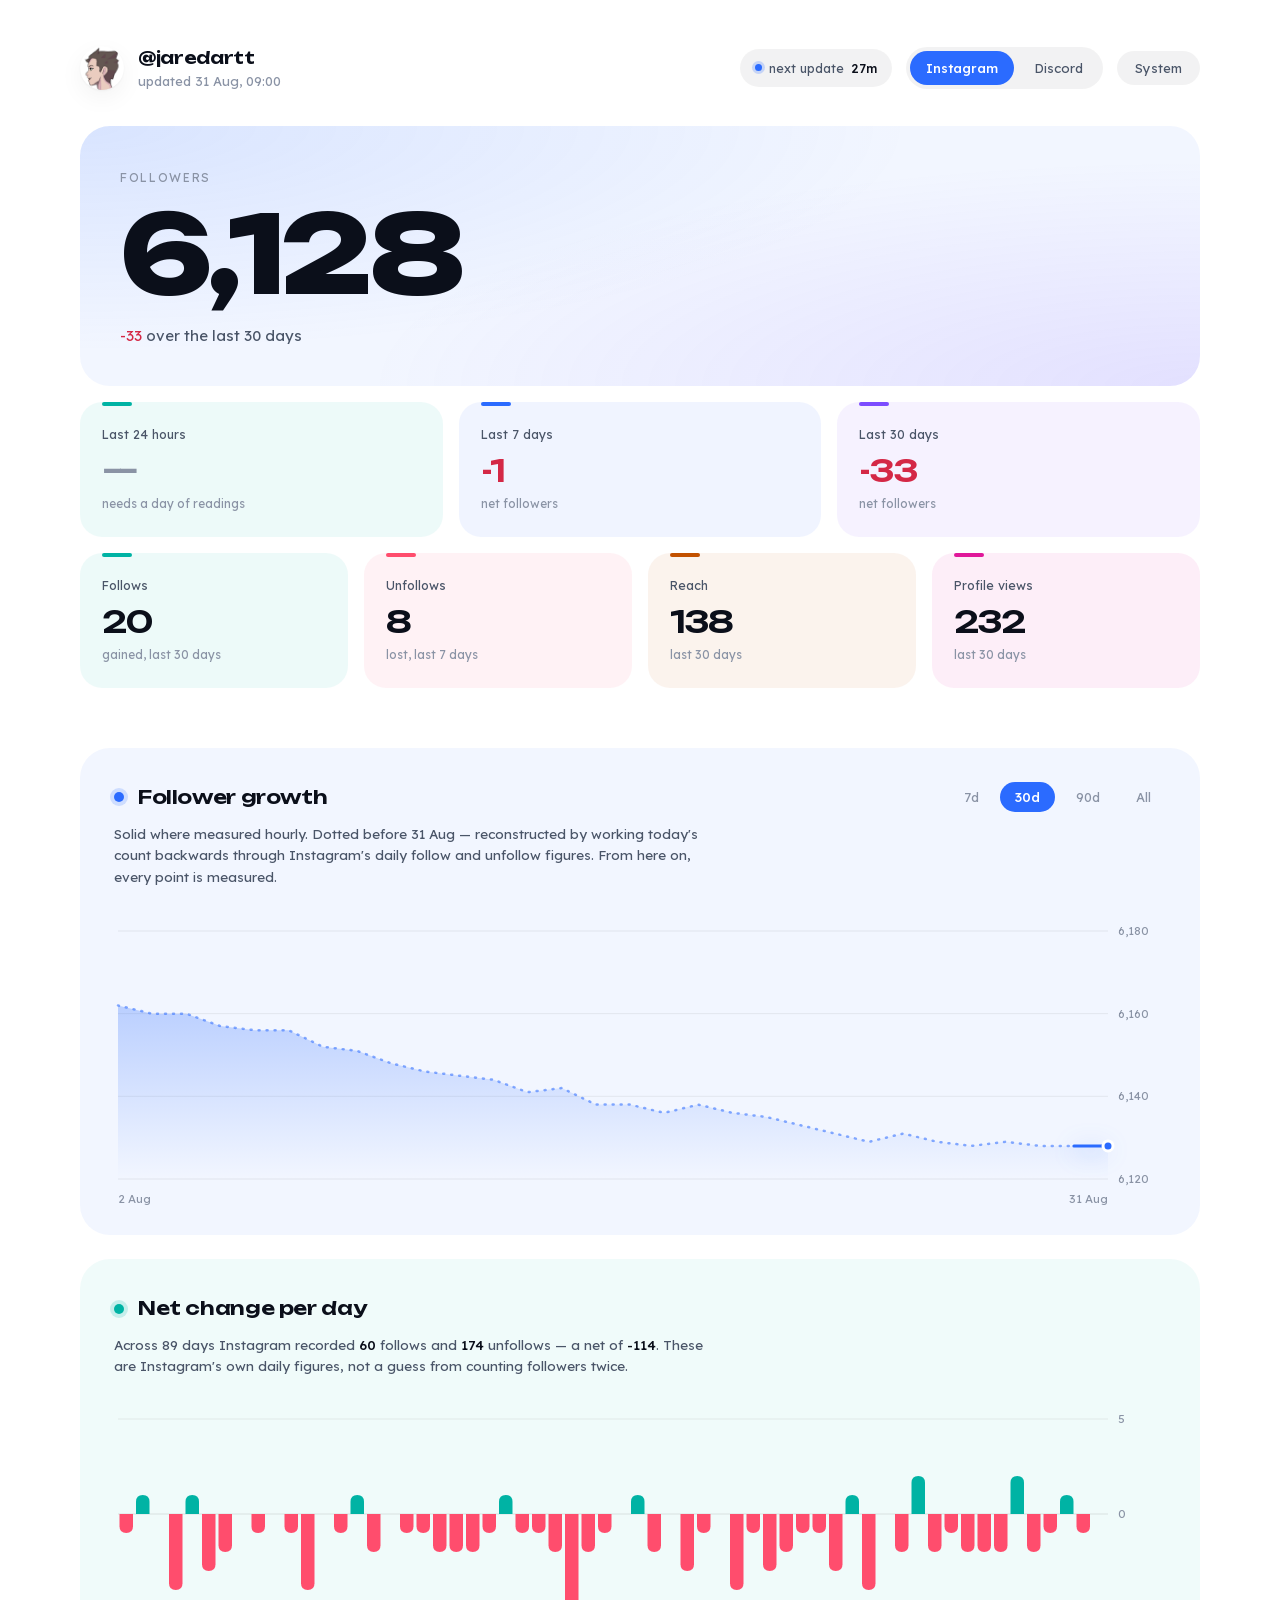
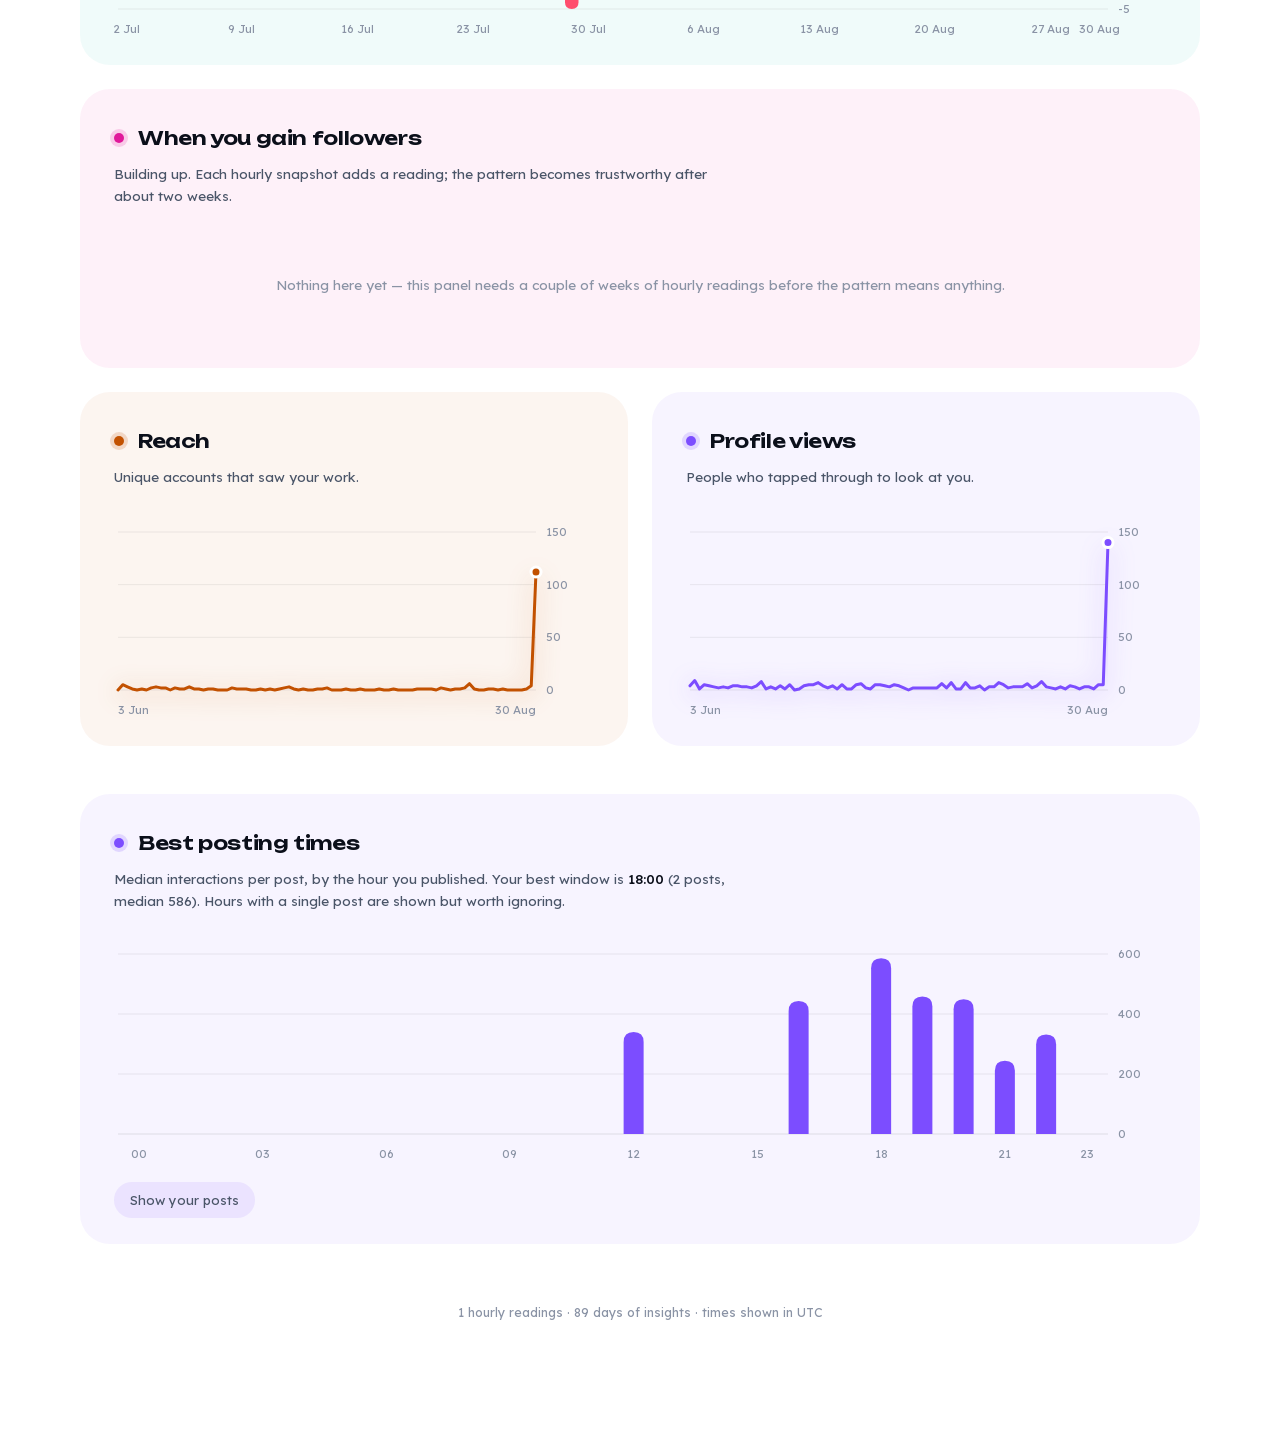
==== index.html @ b01e1cf9 "Add next-update countdown; put the year in chart tooltips" ====
<!doctype html>
<html lang="en">
<head>
<meta charset="utf-8">
<meta name="viewport" content="width=device-width, initial-scale=1, viewport-fit=cover">
<title>@jaredartt — growth</title>
<link rel="icon" type="image/png" sizes="32x32" href="icons/favicon-32.png">
<link rel="icon" type="image/png" sizes="64x64" href="icons/favicon-64.png">
<link rel="icon" type="image/png" sizes="192x192" href="icons/icon-192.png">
<link rel="apple-touch-icon" href="icons/apple-touch-icon.png">
<link rel="stylesheet" href="fonts/fonts.css">
<link rel="stylesheet" href="assets/app.css">
</head>
<body class="a-blue">
<div class="wrap">

  <header class="rise">
    <img class="mark" src="icons/icon-192.png" alt="jaredartt" width="44" height="44">
    <div>
      <h1>@jaredartt</h1>
      <div class="updated" id="updated"></div>
    </div>
    <span class="spacer"></span>
    <div class="clock" title="Data is collected on a schedule by GitHub Actions. The countdown is to the next scheduled run — GitHub's scheduler is best-effort and can run a few minutes late. The page reloads itself once the new numbers land.">
      <span class="pip"></span><span class="lbl">next update</span><b id="next-update">—</b>
    </div>
    <nav class="nav">
      <a href="index.html" aria-current="page">Instagram</a>
      <a href="discord.html">Discord</a>
    </nav>
    <button class="btn" id="theme" type="button">Theme</button>
  </header>

  <div id="banner"></div>

  <div class="hero rise" style="animation-delay:.05s">
    <div class="hero-label">Followers</div>
    <div class="hero-value display" id="hero">—</div>
    <div class="hero-sub" id="hero-sub"></div>
  </div>

  <div class="stats stats-3" id="stats-net"></div>
  <div class="stats stats-4" id="stats-more"></div>

  <section class="block a-blue rise" style="animation-delay:.1s">
    <div class="block-head">
      <span class="dot"></span><h2>Follower growth</h2>
      <div class="ranges" id="ranges"></div>
    </div>
    <p class="note" id="growth-note">Every hour since tracking began. Instagram keeps 90 days; this keeps everything.</p>
    <div class="chart" id="growth"></div>
  </section>

  <section class="block a-teal rise" style="animation-delay:.14s">
    <div class="block-head"><span class="dot"></span><h2>Net change per day</h2></div>
    <p class="note" id="net-note"></p>
    <div class="chart" id="netchange"></div>
  </section>

  <section class="block a-pink rise" style="animation-delay:.18s">
    <div class="block-head"><span class="dot"></span><h2>When you gain followers</h2></div>
    <p class="note" id="hour-insight"></p>
    <div class="chart" id="byhour"></div>
    <details id="heat-wrap" hidden>
      <summary>Show as a week grid</summary>
      <div class="heat"><div class="heat-inner"><div class="chart" id="heatmap"></div></div></div>
    </details>
  </section>

  <div class="two-up">
    <section class="block a-orange rise" style="animation-delay:.22s">
      <div class="block-head"><span class="dot"></span><h2>Reach</h2></div>
      <p class="note">Unique accounts that saw your work.</p>
      <div class="chart" id="reach"></div>
    </section>
    <section class="block a-violet rise" style="animation-delay:.26s">
      <div class="block-head"><span class="dot"></span><h2>Profile views</h2></div>
      <p class="note">People who tapped through to look at you.</p>
      <div class="chart" id="profileviews"></div>
    </section>
  </div>

  <section class="block a-violet rise" style="animation-delay:.3s; margin-top:24px">
    <div class="block-head"><span class="dot"></span><h2>Best posting times</h2></div>
    <p class="note" id="post-insight"></p>
    <div class="chart" id="posthours"></div>
    <details>
      <summary>Show your posts</summary>
      <div id="posts-table"></div>
    </details>
  </section>

  <footer id="footer"></footer>
</div>

<script src="assets/charts.js"></script>
<script>
// ===========================================================================
//  Build the page
// ===========================================================================
(async function main() {
  let followers = await load('data/followers.csv', parseCsv);
  let insights  = await load('data/insights.csv', parseCsv);
  let media     = await load('data/media.json', JSON.parse);
  let demo = false;

  const hasReal = (followers && followers.length >= 1 && insights && insights.length >= 2)
    || (followers && followers.length >= 2);

  if (!hasReal) {
    ({ followers, insights, media } = demoData());
    demo = true;
    document.getElementById('banner').innerHTML =
      `<div class="banner"><b>Showing sample data.</b> Real numbers replace this as soon as the
       first workflow run finishes.</div>`;
  }

  followers = followers.filter(r => num(r.followers) !== null)
    .sort((a, b) => a.ts_utc.localeCompare(b.ts_utc));

  const ins = (insights || []).slice().sort((a, b) => a.date.localeCompare(b.date));

  // Instagram's own daily follow / unfollow counts — more trustworthy than
  // differencing snapshots, and available for the whole 90-day window.
  const netByDate = new Map();
  for (const r of ins) {
    const f = num(r.follows), u = num(r.unfollows);
    if (f !== null || u !== null) netByDate.set(r.date, (f || 0) - (u || 0));
  }

  const dailyMap = new Map();
  for (const r of followers) dailyMap.set(localParts(r.ts_utc).date, num(r.followers));

  // Hourly snapshots only start the day tracking began. Today's count plus the
  // daily follows and unfollows reconstructs the curve backwards, so the chart
  // opens with real history. Those points are drawn dashed and labelled.
  const estimated = new Set();
  const dayBefore = (d) => {
    const t = new Date(d + 'T12:00:00Z'); t.setUTCDate(t.getUTCDate() - 1);
    return t.toISOString().slice(0, 10);
  };
  const measuredDates = [...dailyMap.keys()].sort();
  if (measuredDates.length && ins.length) {
    const earliest = ins[0].date;
    let d = measuredDates[0], cur = dailyMap.get(d), guard = 0;
    while (d > earliest && guard++ < 400) {
      cur -= netByDate.get(d) ?? 0;
      d = dayBefore(d);
      dailyMap.set(d, cur); estimated.add(d);
    }
  }

  const daily = [...dailyMap.entries()].sort((a, b) => a[0].localeCompare(b[0]));
  const current = daily.length ? daily[daily.length - 1][1] : null;
  const at = back => {
    if (daily.length < 2) return null;
    const i = daily.length - 1 - back;
    return i >= 0 ? daily[i][1] : daily[0][1];
  };

  countUp(document.getElementById('hero'), current);

  // ---- last 24 hours, straight from the hourly snapshots ------------------
  let d24 = null;
  if (followers.length >= 2) {
    const lastTs = Date.parse(followers[followers.length - 1].ts_utc);
    const target = lastTs - 24 * 3600 * 1000;
    let ref = null;
    for (const r of followers) if (Date.parse(r.ts_utc) <= target) ref = r;
    if (ref) d24 = num(followers[followers.length - 1].followers) - num(ref.followers);
  }

  const d7 = current !== null && at(7) !== null ? current - at(7) : null;
  const d30 = current !== null && at(30) !== null ? current - at(30) : null;

  document.getElementById('hero-sub').innerHTML = d30 === null ? ''
    : `<span class="${d30 >= 0 ? 'up' : 'down'}">${signed(d30)}</span> over the last 30 days`;

  document.getElementById('updated').textContent = followers.length
    ? 'updated ' + new Date(followers[followers.length - 1].ts_utc)
        .toLocaleString('en-GB', { day: 'numeric', month: 'short', hour: '2-digit', minute: '2-digit' })
    : '';

  // ---- stat tiles ---------------------------------------------------------
  const sumLast = (rows, key, n) => {
    const v = rows.slice(-n).map(r => num(r[key])).filter(x => x !== null);
    return v.length ? v.reduce((a, b) => a + b, 0) : null;
  };

  const delta = (v) => v === null ? '—' : signed(v);
  const dcls = (v) => v === null ? 'pending' : (v >= 0 ? 'up' : 'down');

  const netTiles = [
    { a: 'a-teal',   label: 'Last 24 hours', value: delta(d24), cls: dcls(d24),
      sub: d24 === null ? 'needs a day of readings' : 'net followers' },
    { a: 'a-blue',   label: 'Last 7 days',   value: delta(d7),  cls: dcls(d7),  sub: 'net followers' },
    { a: 'a-violet', label: 'Last 30 days',  value: delta(d30), cls: dcls(d30), sub: 'net followers' },
  ];
  const moreTiles = [
    { a: 'a-teal',   label: 'Follows',       value: compact(sumLast(ins, 'follows', 30)),       sub: 'gained, last 30 days' },
    { a: 'a-loss',   label: 'Unfollows',     value: compact(sumLast(ins, 'unfollows', 7)),      sub: 'lost, last 7 days' },
    { a: 'a-orange', label: 'Reach',         value: compact(sumLast(ins, 'reach', 30)),         sub: 'last 30 days' },
    { a: 'a-pink',   label: 'Profile views', value: compact(sumLast(ins, 'profile_views', 30)), sub: 'last 30 days' },
  ];
  const tile = (s, i) => `
    <div class="stat ${s.a} rise" style="animation-delay:${.06 + i * .04}s">
      <div class="stat-label">${s.label}</div>
      <div class="stat-value ${s.cls || ''}">${s.value}</div>
      <div class="stat-sub">${s.sub}</div>
    </div>`;
  document.getElementById('stats-net').innerHTML = netTiles.map(tile).join('');
  document.getElementById('stats-more').innerHTML = moreTiles.map((s, i) => tile(s, i + 3)).join('');

  // ---- growth chart -------------------------------------------------------
  const rangesEl = document.getElementById('ranges');
  const growthEl = document.getElementById('growth');
  const RANGES = [{ label: '7d', days: 7 }, { label: '30d', days: 30 },
                  { label: '90d', days: 90 }, { label: 'All', days: Infinity }];
  let active = daily.length > 60 ? 1 : 3;

  const drawGrowth = () => {
    const days = RANGES[active].days;
    const useHourly = days <= 7 && followers.length > 24;
    let points;
    if (useHourly) {
      const cutoff = Date.now() - days * 86400000;
      points = followers.filter(r => Date.parse(r.ts_utc) >= cutoff).map(r => {
        const d = new Date(r.ts_utc);
        return {
          y: num(r.followers),
          label: d.toLocaleDateString('en-GB', { day: 'numeric', month: 'short' }),
          tipLabel: d.toLocaleString('en-GB', { day: 'numeric', month: 'short', year: 'numeric', hour: '2-digit', minute: '2-digit' }),
        };
      });
    } else {
      const slice = days === Infinity ? daily : daily.slice(-days);
      points = slice.map(([date, y]) => ({ y, label: fmtDate(date), tipLabel: fmtDateFull(date), est: estimated.has(date) }));
    }
    growthEl.innerHTML = '';
    lineChart(growthEl, points, { height: 300 });
  };

  if (estimated.size) {
    document.getElementById('growth-note').textContent =
      `Solid where measured hourly. Dotted before ${fmtDate(measuredDates[0])} — reconstructed by ` +
      `working today's count backwards through Instagram's daily follow and unfollow figures. ` +
      `From here on, every point is measured.`;
  }

  rangesEl.innerHTML = RANGES.map((r, i) =>
    `<button type="button" data-i="${i}" aria-pressed="${i === active}">${r.label}</button>`).join('');
  rangesEl.addEventListener('click', ev => {
    const b = ev.target.closest('button'); if (!b) return;
    active = Number(b.dataset.i);
    rangesEl.querySelectorAll('button').forEach((x, i) => x.setAttribute('aria-pressed', String(i === active)));
    drawGrowth();
  });
  drawGrowth();

  // ---- net change per day -------------------------------------------------
  let netBars;
  if (netByDate.size) {
    netBars = [...netByDate.entries()].sort((a, b) => a[0].localeCompare(b[0])).map(([date, value]) => {
      const r = ins.find(x => x.date === date) || {};
      return {
        label: `${fmtDateFull(date)} · +${num(r.follows) ?? 0} / −${num(r.unfollows) ?? 0}`,
        short: fmtDate(date), value,
      };
    });
  } else {
    netBars = [];
    for (let i = 1; i < daily.length; i++)
      netBars.push({ label: fmtDateFull(daily[i][0]), short: fmtDate(daily[i][0]), value: daily[i][1] - daily[i - 1][1] });
  }
  columnChart(document.getElementById('netchange'), netBars.slice(-60),
    { signed: true, height: 240, diverging: true });

  const totF = ins.reduce((s, r) => s + (num(r.follows) || 0), 0);
  const totU = ins.reduce((s, r) => s + (num(r.unfollows) || 0), 0);
  if (netByDate.size) {
    document.getElementById('net-note').innerHTML =
      `Across ${netByDate.size} days Instagram recorded <b>${fmt(totF)}</b> follows and
       <b>${fmt(totU)}</b> unfollows — a net of <b>${signed(totF - totU)}</b>. These are
       Instagram's own daily figures, not a guess from counting followers twice.`;
  }

  // ---- hour of day --------------------------------------------------------
  const hourSum = Array(24).fill(0), hourN = Array(24).fill(0);
  const grid = Array.from({ length: 7 }, () => Array(24).fill(null));
  const gridN = Array.from({ length: 7 }, () => Array(24).fill(0));

  for (let i = 1; i < followers.length; i++) {
    const prev = followers[i - 1], curr = followers[i];
    const gapH = (Date.parse(curr.ts_utc) - Date.parse(prev.ts_utc)) / 3600000;
    if (gapH < 0.5 || gapH > 1.5) continue;
    const delta = num(curr.followers) - num(prev.followers);
    if (delta === null || !Number.isFinite(delta)) continue;
    const { hour, weekday } = localParts(curr.ts_utc);
    hourSum[hour] += delta; hourN[hour]++;
    grid[weekday][hour] = (grid[weekday][hour] ?? 0) + delta;
    gridN[weekday][hour]++;
  }

  const hourAvg = hourSum.map((s, h) => hourN[h] ? s / hourN[h] : null);
  const hourBars = hourAvg.map((v, h) => ({
    label: hourLabel(h), short: String(h).padStart(2, '0'),
    value: v === null ? 0 : Math.round(v * 100) / 100,
  }));
  columnChart(document.getElementById('byhour'), hourAvg.some(v => v !== null) ? hourBars : null,
    { signed: true, height: 230, maxBar: 20, diverging: true,
      empty: 'Nothing here yet — this panel needs a couple of weeks of hourly readings before the pattern means anything.' });

  const ranked = hourAvg.map((v, h) => ({ h, v })).filter(x => x.v !== null && x.v > 0).sort((a, b) => b.v - a.v);
  const hoursTracked = hourN.reduce((a, b) => a + b, 0);
  document.getElementById('hour-insight').innerHTML = ranked.length >= 3
    ? `Averaged across ${hoursTracked.toLocaleString()} hourly readings, your strongest hours are
       <b>${hourLabel(ranked[0].h)}</b>, <b>${hourLabel(ranked[1].h)}</b> and <b>${hourLabel(ranked[2].h)}</b>
       — local time. This is the one number no analytics subscription will show you, because it only
       exists if something looks every hour.`
    : `Building up. Each hourly snapshot adds a reading; the pattern becomes trustworthy after about two weeks.`;

  // Only offer the week grid once there is something in it to look at.
  if (gridN.some(row => row.some(n => n > 0))) {
    document.getElementById('heat-wrap').hidden = false;
    heatmap(document.getElementById('heatmap'),
      grid.flatMap((row, weekday) => row.map((v, hour) => ({
        weekday, hour, value: gridN[weekday][hour] ? v / gridN[weekday][hour] : null,
      }))));
  }

  // ---- reach & profile views ---------------------------------------------
  const insSeries = key => ins.map(r => ({ y: num(r[key]), label: fmtDate(r.date), tipLabel: fmtDateFull(r.date) }))
    .filter(p => p.y !== null).slice(-90);
  lineChart(document.getElementById('reach'), insSeries('reach'),
    { height: 210, empty: 'Waiting for the first daily run.' });
  lineChart(document.getElementById('profileviews'), insSeries('profile_views'),
    { height: 210, empty: 'Waiting for the first daily run.' });

  // ---- best posting times -------------------------------------------------
  const posts = (media || []).map(m => {
    const i = m.insights || {};
    const interactions = i.total_interactions ??
      ((m.like_count || 0) + (m.comments_count || 0) + (i.saved || 0) + (i.shares || 0));
    const { hour, weekday } = localParts(m.timestamp);
    return { ...m, hour, weekday, interactions, reach: i.reach ?? null };
  }).filter(p => Number.isFinite(p.interactions));

  const byHour = Array.from({ length: 24 }, () => []);
  for (const p of posts) byHour[p.hour].push(p.interactions);
  const median = a => {
    if (!a.length) return null;
    const s = [...a].sort((x, y) => x - y), m = s.length >> 1;
    return s.length % 2 ? s[m] : (s[m - 1] + s[m]) / 2;
  };
  const postBars = byHour.map((vals, h) => ({
    label: `${hourLabel(h)} · ${vals.length} post${vals.length === 1 ? '' : 's'}`,
    short: String(h).padStart(2, '0'), value: Math.round(median(vals) ?? 0),
  }));
  columnChart(document.getElementById('posthours'), postBars, { height: 230, maxBar: 20 });

  const best = postBars.map((b, h) => ({ h, v: b.value, n: byHour[h].length }))
    .filter(x => x.n >= 2).sort((a, b) => b.v - a.v);
  document.getElementById('post-insight').innerHTML = best.length
    ? `Median interactions per post, by the hour you published. Your best window is
       <b>${hourLabel(best[0].h)}</b> (${best[0].n} posts, median ${fmt(best[0].v)}).
       Hours with a single post are shown but worth ignoring.`
    : `Once you have a few posts across different hours, this shows which times actually earn
       engagement — from your own history, not generic advice.`;

  const top = [...posts].sort((a, b) => b.interactions - a.interactions).slice(0, 12);
  document.getElementById('posts-table').innerHTML = top.length ? `
    <table>
      <thead><tr><th>Posted</th><th>Caption</th><th class="n">Reach</th><th class="n">Interactions</th></tr></thead>
      <tbody>${top.map(p => `
        <tr>
          <td>${new Date(p.timestamp).toLocaleDateString('en-GB', { day: 'numeric', month: 'short', year: '2-digit' })} · ${hourLabel(p.hour)}</td>
          <td>${p.permalink
            ? `<a href="${p.permalink}" target="_blank" rel="noopener">${escapeHtml(p.caption) || 'View post'}</a>`
            : escapeHtml(p.caption)}</td>
          <td class="n">${compact(p.reach)}</td>
          <td class="n">${fmt(p.interactions)}</td>
        </tr>`).join('')}</tbody>
    </table>` : '<div class="empty">No posts recorded yet.</div>';

  document.getElementById('footer').textContent =
    `${followers.length.toLocaleString()} hourly readings · ${ins.length} days of insights · ` +
    `times shown in ${TZ}` + (demo ? ' · sample data' : '');
})();

startUpdateClock(0);

// ===========================================================================
//  Sample data — only used before the first real run, so the page is never blank.
// ===========================================================================
function demoData() {
  const followers = [];
  const hours = 24 * 120;
  let f = 8420;
  const now = Date.now();
  const shape = h => [0.4,0.3,0.2,0.15,0.1,0.15,0.3,0.5,0.7,0.8,0.85,0.9,
                      1.0,1.0,0.95,0.9,1.05,1.2,1.5,1.9,2.2,1.8,1.1,0.7][h];
  for (let i = hours; i >= 0; i--) {
    const t = new Date(now - i * 3600000);
    const h = t.getHours();
    const gain = shape(h) * (1 + (hours - i) / hours * 0.6) * (0.6 + Math.random() * 0.9) - 0.35;
    f += gain;
    followers.push({
      ts_utc: new Date(t.setMinutes(0, 0, 0)).toISOString().slice(0, 13) + ':00:00Z',
      followers: String(Math.round(f)), following: '612', posts: '148',
    });
  }
  const insights = [];
  for (let i = 89; i >= 0; i--) {
    const d = new Date(now - i * 86400000);
    const base = 2600 + (89 - i) * 22;
    const wk = [1, 1.05, 1.1, 1.15, 1.3, 1.4, 1.2][(d.getDay() + 6) % 7];
    const reach = Math.round(base * wk * (Math.random() < 0.06 ? 3.2 : 1) * (0.8 + Math.random() * 0.5));
    insights.push({
      date: d.toLocaleDateString('en-CA'), reach: String(reach), views: String(Math.round(reach * 1.7)),
      profile_views: String(Math.round(reach * 0.075 * (0.7 + Math.random() * 0.8))),
      accounts_engaged: String(Math.round(reach * 0.11)), total_interactions: String(Math.round(reach * 0.14)),
      follows: String(Math.round(reach * 0.012)), unfollows: String(Math.round(reach * 0.006)),
    });
  }
  const captions = ['Study in oil, late afternoon light','New series — first piece','Detail from the large canvas',
    'Process shot, layer three','Finished after four months','Sketchbook page','Commission, private collection',
    'Studio at 6am','Colour tests','Framed and ready','Work in progress','Charcoal, A2'];
  const media = [];
  for (let i = 0; i < 60; i++) {
    const d = new Date(now - (i * 2.1 + Math.random() * 2) * 86400000);
    d.setHours([9,11,13,17,18,19,20,21,22][Math.floor(Math.random() * 9)], Math.floor(Math.random() * 60), 0, 0);
    const reach = Math.round(2400 * shape(d.getHours()) * (0.6 + Math.random() * 1.1));
    media.push({
      id: 'demo' + i, timestamp: d.toISOString(), media_type: 'FEED', permalink: '',
      caption: captions[i % captions.length], like_count: Math.round(reach * 0.11),
      comments_count: Math.round(reach * 0.008),
      insights: { reach, saved: Math.round(reach * 0.02), shares: Math.round(reach * 0.006),
                  total_interactions: Math.round(reach * 0.14) },
    });
  }
  return { followers, insights, media };
}
</script>
</body>
</html>
---- fonts/fonts.css ----
/* Self-hosted. Generated by scripts/fetch-fonts.mjs — do not hand-edit. */
@font-face{font-family:'Unbounded';font-style:normal;font-weight:400 800;font-display:swap;src:url('unbounded.woff2') format('woff2');unicode-range:U+0000-00FF, U+0131, U+0152-0153, U+02BB-02BC, U+02C6, U+02DA, U+02DC, U+0304, U+0308, U+0329, U+2000-206F, U+20AC, U+2122, U+2191, U+2193, U+2212, U+2215, U+FEFF, U+FFFD;}
@font-face{font-family:'Lexend';font-style:normal;font-weight:300 500;font-display:swap;src:url('lexend.woff2') format('woff2');unicode-range:U+0000-00FF, U+0131, U+0152-0153, U+02BB-02BC, U+02C6, U+02DA, U+02DC, U+0304, U+0308, U+0329, U+2000-206F, U+20AC, U+2122, U+2191, U+2193, U+2212, U+2215, U+FEFF, U+FFFD;}
---- assets/app.css ----
/* ===================================================================
     Palette. Every colour below was run through a contrast + colour-blind
     validator against its own surface. The teal/coral pair matters most:
     it carries gains vs losses, and a red/green pair would collapse into
     one colour for ~8% of men.
     =================================================================== */
  :root {
    color-scheme: light;
    --page:      #ffffff;
    --ink:       #0b0f1a;
    --ink-2:     #4a5568;
    --muted:     #8a93a5;

    --blue:      #2b6bff;
    --pink:      #e0189a;
    --orange:    #c25100;
    --teal:      #00b3a4;
    --violet:    #7c4dff;

    --gain:      #00b3a4;
    --gain-ink:  #007d72;
    --loss:      #ff4d6d;
    --loss-ink:  #d42846;

    --tint:      rgba(43,107,255,.06);
    --tint-2:    rgba(43,107,255,.13);
    --grid:      rgba(11,15,26,.07);
    --shadow:    0 1px 2px rgba(11,15,26,.04), 0 8px 24px rgba(11,15,26,.05);
    --shadow-up: 0 2px 6px rgba(11,15,26,.06), 0 18px 44px rgba(11,15,26,.10);
    --pill:      rgba(11,15,26,.05);
  }
  @media (prefers-color-scheme: dark) {
    :root:not([data-theme="light"]) {
      color-scheme: dark;
      --page:     #0b0f19;
      --ink:      #f2f5fa;
      --ink-2:    #a8b3c7;
      --muted:    #6e7a90;
      --blue:     #4c82f7;
      --pink:     #de3e9b;
      --orange:   #d96a00;
      --teal:     #00a79a;
      --violet:   #8b6bf0;
      --gain:     #00a79a;
      --gain-ink: #16c2b2;
      --loss:     #f0455f;
      --loss-ink: #ff7089;
      --tint:     rgba(255,255,255,.035);
      --tint-2:   rgba(255,255,255,.07);
      --grid:     rgba(255,255,255,.07);
      --shadow:   0 1px 2px rgba(0,0,0,.4), 0 8px 24px rgba(0,0,0,.32);
      --shadow-up:0 2px 8px rgba(0,0,0,.5), 0 20px 48px rgba(0,0,0,.45);
      --pill:     rgba(255,255,255,.07);
    }
  }
  :root[data-theme="dark"] {
    color-scheme: dark;
    --page: #0b0f19; --ink: #f2f5fa; --ink-2: #a8b3c7; --muted: #6e7a90;
    --blue: #4c82f7; --pink: #de3e9b; --orange: #d96a00; --teal: #00a79a; --violet: #8b6bf0;
    --gain: #00a79a; --gain-ink: #16c2b2; --loss: #f0455f; --loss-ink: #ff7089;
    --tint: rgba(255,255,255,.035); --tint-2: rgba(255,255,255,.07);
    --grid: rgba(255,255,255,.07);
    --shadow: 0 1px 2px rgba(0,0,0,.4), 0 8px 24px rgba(0,0,0,.32);
    --shadow-up: 0 2px 8px rgba(0,0,0,.5), 0 20px 48px rgba(0,0,0,.45);
    --pill: rgba(255,255,255,.07);
  }

  * { box-sizing: border-box; }
  html, body { margin: 0; }
  body {
    background: var(--page);
    color: var(--ink);
    font: 400 15px/1.6 Lexend, system-ui, -apple-system, sans-serif;
    -webkit-font-smoothing: antialiased;
    padding: 0 20px 120px;
    overflow-x: hidden;
  }
  .wrap { max-width: 1120px; margin: 0 auto; }

  h1, h2, .display { font-family: Unbounded, system-ui, sans-serif; letter-spacing: -0.02em; }

  /* ---------- accent scoping: one hue per block ---------- */
  .a-blue   { --accent: var(--blue);   --wash: 43,107,255; }
  .a-pink   { --accent: var(--pink);   --wash: 224,24,154; }
  .a-orange { --accent: var(--orange); --wash: 194,81,0; }
  .a-teal   { --accent: var(--teal);   --wash: 0,179,164; }
  .a-violet { --accent: var(--violet); --wash: 124,77,255; }
  .a-loss   { --accent: var(--loss);   --wash: 255,77,109; }

  /* ---------- header ---------- */
  header {
    align-items: center; display: flex; gap: 14px; flex-wrap: wrap;
    padding: 44px 0 34px;
  }
  .mark {
    background: #fff; border-radius: 50%; box-shadow: var(--shadow);
    display: block; height: 44px; object-fit: cover; width: 44px;
    transition: transform .25s cubic-bezier(.2,.9,.3,1.4);
  }
  .mark:hover { transform: scale(1.08) rotate(-3deg); }
  h1 { font-size: 17px; font-weight: 600; margin: 0; }
  .updated { color: var(--muted); font-size: 13px; }
  .spacer { flex: 1 1 auto; }

  .btn {
    background: var(--pill); border: 0; border-radius: 999px; color: var(--ink-2);
    cursor: pointer; font: 400 13px Lexend, sans-serif; padding: 9px 18px;
    transition: transform .16s cubic-bezier(.2,.9,.3,1.2), background .16s, color .16s;
  }
  .btn:hover { background: var(--tint-2); color: var(--ink); transform: translateY(-1px); }
  .btn:active { transform: scale(.94); }

  /* ---------- hero ---------- */
  .hero {
    background:
      radial-gradient(120% 140% at 0% 0%, rgba(43,107,255,.13), transparent 62%),
      radial-gradient(120% 140% at 100% 100%, rgba(124,77,255,.13), transparent 62%),
      var(--tint);
    border-radius: 30px; margin-bottom: 16px; padding: 42px 40px 38px;
  }
  .hero-label {
    color: var(--muted); font-size: 12px; letter-spacing: .14em;
    text-transform: uppercase;
  }
  .hero-value {
    font-size: clamp(60px, 12vw, 108px); font-weight: 800; line-height: .95;
    margin: 16px 0 18px; letter-spacing: -0.045em;
  }
  .hero-sub { color: var(--ink-2); font-size: 15px; }
  .up { color: var(--gain-ink); }
  .down { color: var(--loss-ink); }
  .pending { color: var(--muted); }

  /* ---------- stat tiles ---------- */
  /* Two deliberate rows: the three follower deltas, then the four activity
     measures. Auto-fit would leave an orphan tile stranded on its own line. */
  .stats { display: grid; gap: 16px; margin-bottom: 16px; }
  .stats-3 { grid-template-columns: repeat(3, 1fr); }
  .stats-4 { grid-template-columns: repeat(4, 1fr); margin-bottom: 60px; }
  @media (max-width: 880px) {
    .stats-3, .stats-4 { grid-template-columns: repeat(2, 1fr); }
  }
  @media (max-width: 460px) {
    .stats-3, .stats-4 { grid-template-columns: 1fr; }
  }
  .stat {
    background: rgba(var(--wash), .07); border-radius: 22px; padding: 22px 22px 24px;
    position: relative; overflow: hidden;
    transition: transform .22s cubic-bezier(.2,.9,.3,1.2), box-shadow .22s, background .22s;
  }
  .stat::after {
    background: var(--accent); border-radius: 999px; content: ''; height: 4px;
    left: 22px; position: absolute; top: 0; width: 30px;
    transition: width .28s cubic-bezier(.2,.9,.3,1.2);
  }
  .stat:hover { background: rgba(var(--wash), .13); box-shadow: var(--shadow-up); transform: translateY(-4px); }
  .stat:hover::after { width: calc(100% - 44px); }
  .stat-label { color: var(--ink-2); font-size: 12.5px; margin-bottom: 12px; }
  .stat-value {
    font-family: Unbounded, sans-serif; font-size: 30px; font-weight: 600;
    letter-spacing: -0.03em; line-height: 1;
  }
  .stat-sub { color: var(--muted); font-size: 12px; margin-top: 8px; }
  /* Channel names are arbitrary text, often with emoji. A long one has to shrink
     rather than wrap into the tile below it. */
  .stat-value.long { font-size: 19px; letter-spacing: -0.01em; line-height: 1.25; overflow-wrap: anywhere; }

  /* ---------- blocks ---------- */
  .block {
    background: rgba(var(--wash), .06); border-radius: 30px;
    margin-bottom: 24px; padding: 34px 34px 26px;
    transition: background .3s;
  }
  .block:hover { background: rgba(var(--wash), .09); }
  .block-head { align-items: center; display: flex; flex-wrap: wrap; gap: 14px; margin-bottom: 10px; }
  h2 { font-size: 19px; font-weight: 600; margin: 0; }
  .dot {
    background: var(--accent); border-radius: 999px; height: 10px; width: 10px;
    box-shadow: 0 0 0 4px rgba(var(--wash), .18);
  }
  .note { color: var(--ink-2); font-size: 13.5px; margin: 0 0 22px; max-width: 68ch; }
  .note b { color: var(--ink); font-weight: 500; }
  .two-up { display: grid; gap: 24px; grid-template-columns: 1fr 1fr; }
  @media (max-width: 760px) {
    .two-up { grid-template-columns: 1fr; }
    .block, .hero { padding: 26px 20px 20px; border-radius: 24px; }
  }

  .chart { position: relative; width: 100%; }
  .chart svg { display: block; overflow: visible; width: 100%; }

  /* ---------- range pills ---------- */
  .ranges { display: flex; gap: 6px; margin-left: auto; }
  .ranges button {
    background: transparent; border: 0; border-radius: 999px; color: var(--muted);
    cursor: pointer; font: 400 13px Lexend, sans-serif; padding: 7px 15px;
    transition: transform .16s cubic-bezier(.2,.9,.3,1.2), background .18s, color .18s;
  }
  .ranges button:hover { background: rgba(var(--wash), .12); color: var(--ink); }
  .ranges button:active { transform: scale(.92); }
  .ranges button[aria-pressed="true"] {
    background: var(--accent); color: #fff; font-weight: 500;
  }

  /* ---------- tooltip ---------- */
  .tip {
    background: var(--ink); border-radius: 14px; color: var(--page);
    font-size: 12.5px; left: 0; opacity: 0; padding: 10px 14px; pointer-events: none;
    position: absolute; top: 0; white-space: nowrap; z-index: 6;
    transform: translate(-50%, -128%) scale(.94); transform-origin: 50% 120%;
    transition: opacity .14s, transform .18s cubic-bezier(.2,.9,.3,1.4);
  }
  .tip.on { opacity: 1; transform: translate(-50%, -118%) scale(1); }
  .tip .t-label { opacity: .62; font-size: 11.5px; margin-bottom: 4px; }
  .tip .t-value { font-family: Unbounded, sans-serif; font-size: 14px; font-weight: 600; }

  /* ---------- disclosure ---------- */
  details { margin-top: 18px; }
  summary {
    border-radius: 999px; color: var(--ink-2); cursor: pointer; display: inline-block;
    font-size: 13px; list-style: none; padding: 8px 16px; background: rgba(var(--wash), .10);
    transition: transform .16s cubic-bezier(.2,.9,.3,1.2), background .18s;
  }
  summary::-webkit-details-marker { display: none; }
  summary:hover { background: rgba(var(--wash), .18); transform: translateY(-1px); }
  summary:active { transform: scale(.95); }
  .heat { overflow-x: auto; padding-top: 18px; }
  .heat-inner { min-width: 580px; }

  /* ---------- table ---------- */
  table { border-collapse: separate; border-spacing: 0 6px; font-size: 13.5px; width: 100%; margin-top: 8px; }
  th {
    color: var(--muted); font-size: 11.5px; font-weight: 400; letter-spacing: .06em;
    padding: 0 14px 6px 0; text-align: left; text-transform: uppercase;
  }
  td { padding: 14px 14px 14px 0; transition: background .18s; }
  tbody tr { background: rgba(var(--wash), .05); }
  tbody tr:hover { background: rgba(var(--wash), .12); }
  td:first-child { border-radius: 14px 0 0 14px; padding-left: 18px; }
  td:last-child { border-radius: 0 14px 14px 0; padding-right: 18px; }
  td.n { font-variant-numeric: tabular-nums; text-align: right; color: var(--ink-2); }
  td a { color: var(--ink); text-decoration: none; }
  td a:hover { color: var(--accent); }

  .empty { color: var(--muted); font-size: 13.5px; padding: 46px 10px; text-align: center; }
  .banner {
    background: rgba(var(--wash), .10); border-radius: 20px; color: var(--ink-2);
    font-size: 13.5px; margin-bottom: 22px; padding: 16px 20px;
  }
  .banner b { color: var(--ink); font-weight: 500; }
  footer { color: var(--muted); font-size: 12.5px; padding-top: 34px; text-align: center; }

  /* ---------- motion ---------- */
  @keyframes rise { from { opacity: 0; transform: translateY(18px); } to { opacity: 1; transform: none; } }
  .rise { animation: rise .5s cubic-bezier(.2,.9,.3,1) backwards; }
  @keyframes pulse {
    0%,100% { opacity: .5; r: 5; }
    50%     { opacity: 0;  r: 11; }
  }
  @media (prefers-reduced-motion: reduce) {
    *, *::before, *::after { animation-duration: .001ms !important; transition-duration: .001ms !important; }
  }

/* ---------- tab navigation (shared by both dashboards) ---------- */
.nav { display: flex; gap: 4px; background: var(--pill); border-radius: 999px; padding: 4px; }
.nav a {
  border-radius: 999px; color: var(--ink-2); display: block; font-size: 13px;
  padding: 7px 16px; text-decoration: none;
  transition: transform .16s cubic-bezier(.2,.9,.3,1.2), background .18s, color .18s;
}
.nav a:hover { color: var(--ink); transform: translateY(-1px); }
.nav a[aria-current="page"] { background: var(--accent); color: #fff; font-weight: 500; }

/* ---------- horizontal bars (channel breakdown) ---------- */
.hbars { display: grid; gap: 10px; margin-top: 6px; }
.hbar { align-items: center; display: grid; gap: 14px; grid-template-columns: minmax(90px, 168px) 1fr auto; }
.hbar-name {
  color: var(--ink-2); font-size: 13px; overflow: hidden; text-overflow: ellipsis; white-space: nowrap;
}
.hbar-track { background: rgba(var(--wash), .12); border-radius: 999px; height: 22px; overflow: hidden; }
.hbar-fill {
  background: var(--accent); border-radius: 999px; height: 100%; width: 0;
  transition: width .7s cubic-bezier(.2,.9,.3,1);
}
.hbar-val {
  color: var(--ink); font-family: Unbounded, sans-serif; font-size: 13px; font-weight: 600;
  font-variant-numeric: tabular-nums; min-width: 54px; text-align: right;
}
.hbar:hover .hbar-fill { filter: brightness(1.12); }
@media (max-width: 560px) { .hbar { grid-template-columns: minmax(70px, 110px) 1fr auto; } }

  /* ---------- next-update countdown ---------- */
  .clock {
    align-items: center; background: var(--pill); border-radius: 999px;
    color: var(--ink-2); display: flex; font-size: 12.5px; gap: 7px; padding: 9px 15px;
    font-variant-numeric: tabular-nums;
  }
  .clock .pip {
    background: var(--accent); border-radius: 999px; height: 7px; width: 7px;
    box-shadow: 0 0 0 3px rgba(var(--wash), .22);
  }
  @media (prefers-reduced-motion: no-preference) {
    .clock .pip { animation: breathe 2.6s ease-in-out infinite; }
  }
  @keyframes breathe { 0%,100% { opacity: 1; } 50% { opacity: .35; } }
  .clock b { color: var(--ink); font-weight: 500; }
  @media (max-width: 620px) { .clock .lbl { display: none; } }
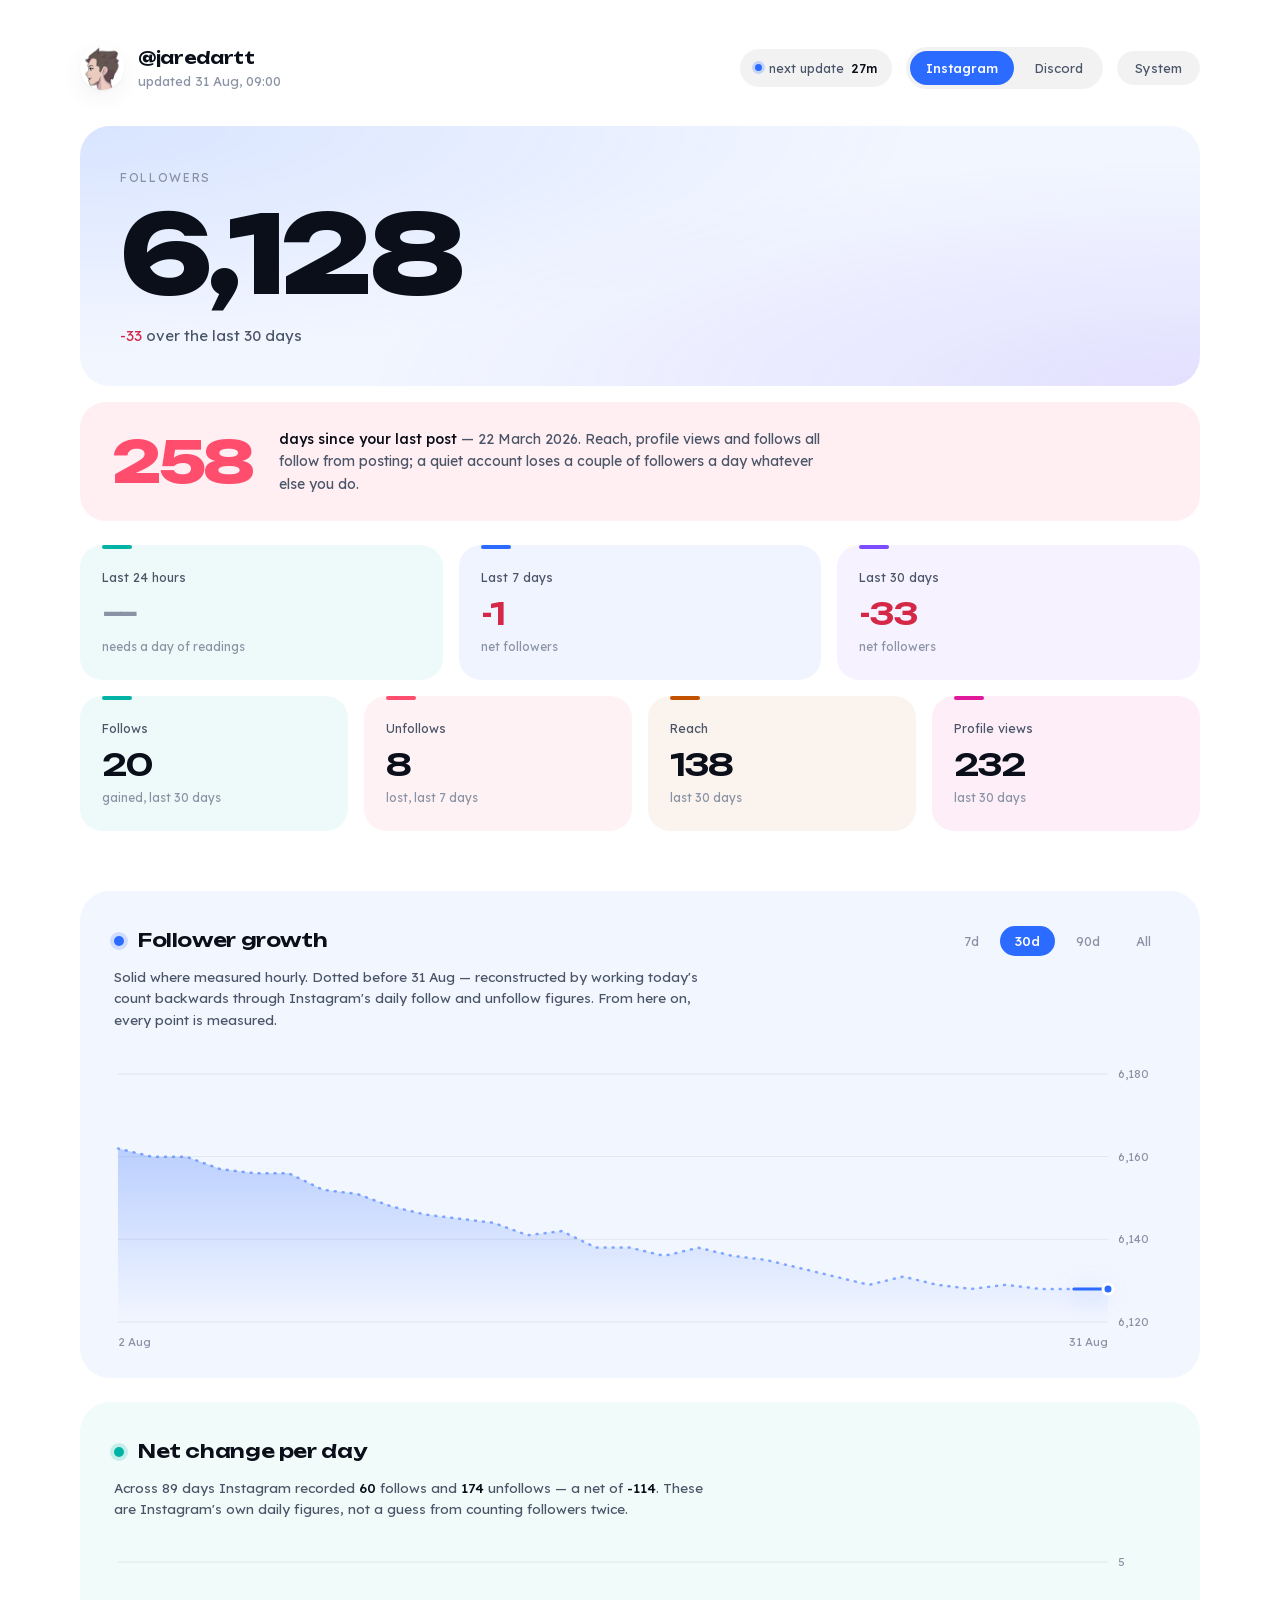
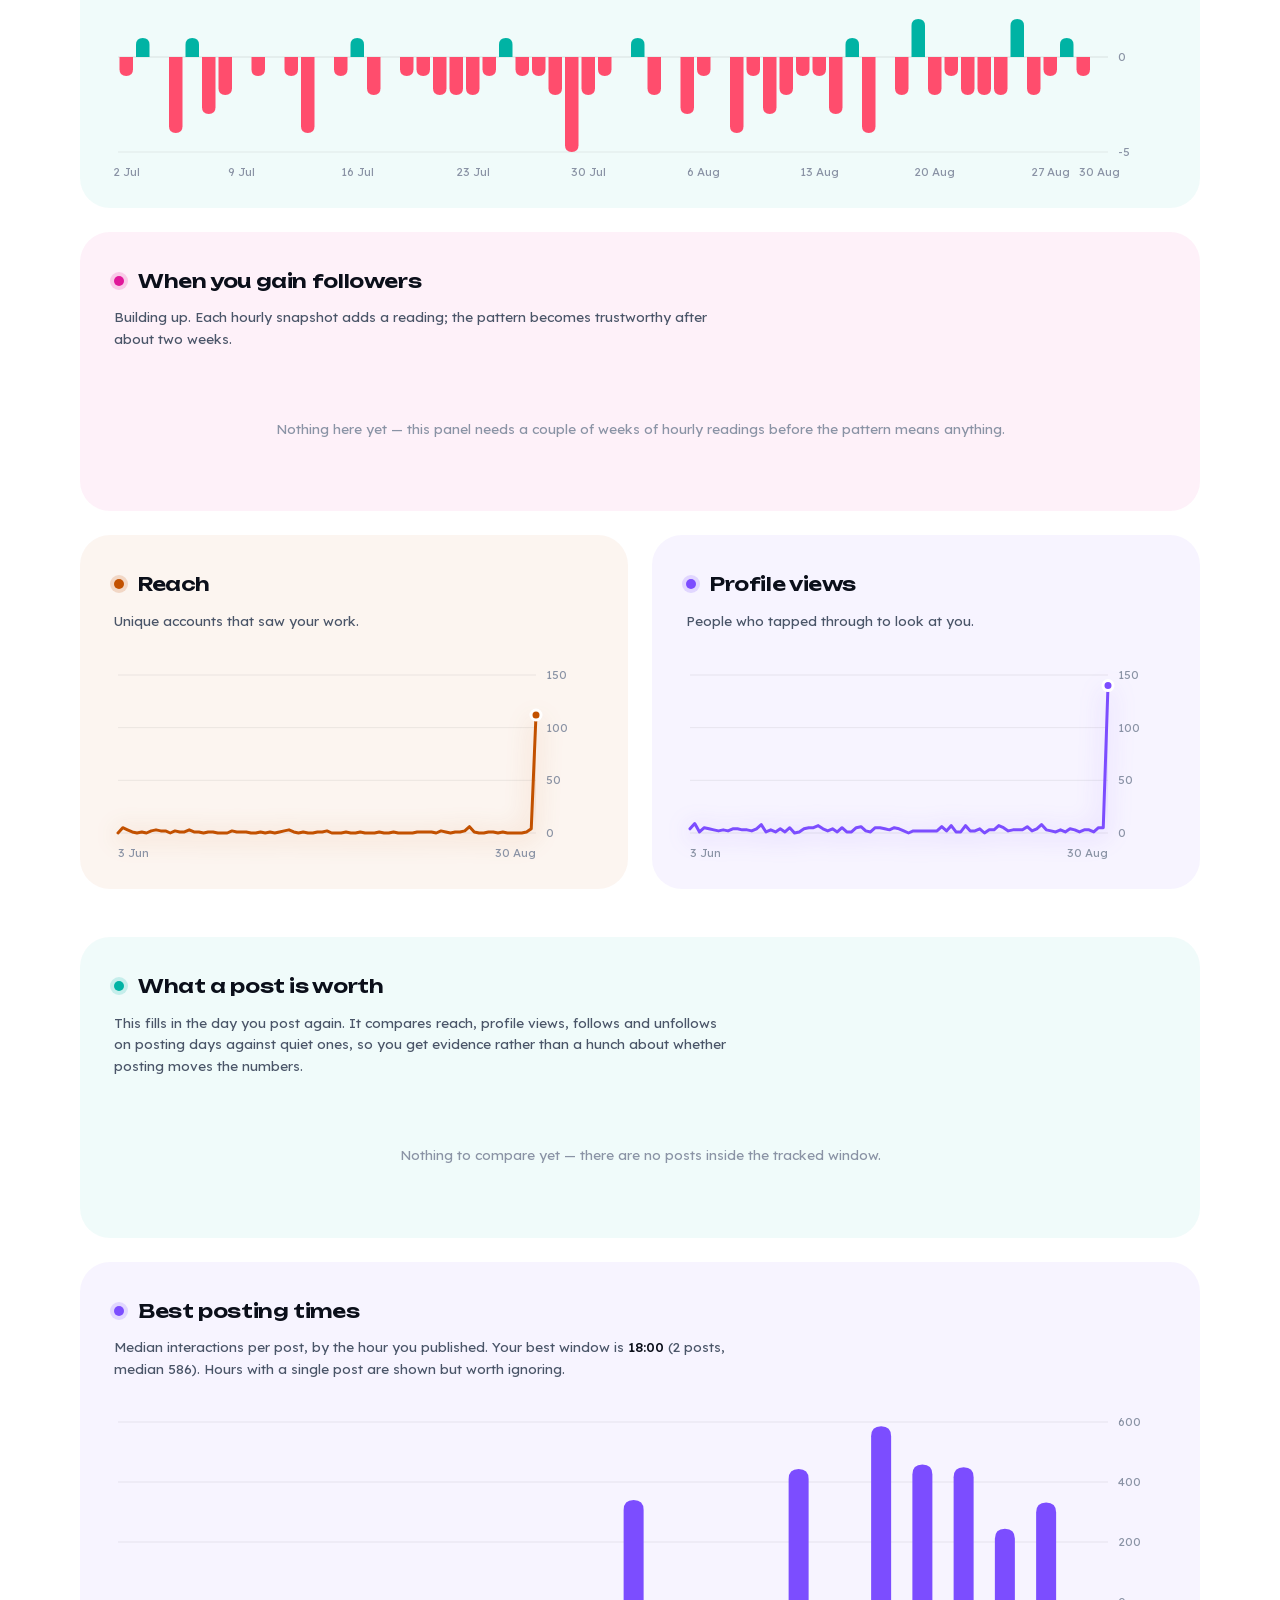
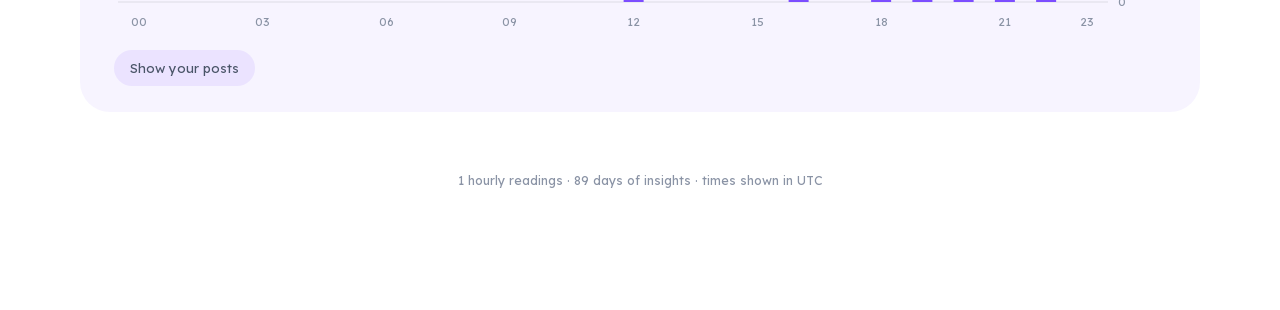
==== commit 6fed9a96: "Add days-since-post spotlight, posting impact, server activity heatmap and member cohorts" ====
--- a/index.html
+++ b/index.html
@@ -39,6 +39,8 @@
     <div class="hero-sub" id="hero-sub"></div>
   </div>
 
+  <div class="spot a-orange rise" id="spot" style="animation-delay:.06s" hidden></div>
+
   <div class="stats stats-3" id="stats-net"></div>
   <div class="stats stats-4" id="stats-more"></div>
 
@@ -80,7 +82,13 @@
     </section>
   </div>
 
-  <section class="block a-violet rise" style="animation-delay:.3s; margin-top:24px">
+  <section class="block a-teal rise" style="animation-delay:.28s; margin-top:24px">
+    <div class="block-head"><span class="dot"></span><h2>What a post is worth</h2></div>
+    <p class="note" id="impact-note"></p>
+    <div id="impact"></div>
+  </section>
+
+  <section class="block a-violet rise" style="animation-delay:.3s">
     <div class="block-head"><span class="dot"></span><h2>Best posting times</h2></div>
     <p class="note" id="post-insight"></p>
     <div class="chart" id="posthours"></div>
@@ -382,6 +390,83 @@
         </tr>`).join('')}</tbody>
     </table>` : '<div class="empty">No posts recorded yet.</div>';
 
+
+  // ---- days since the last post, and what posting is worth ----------------
+  // Every other number on this page is downstream of this one, so it gets the
+  // top of the page rather than a row in a table.
+  const postDates = (media || []).map(m => m.timestamp).filter(Boolean).sort();
+  if (postDates.length) {
+    const lastPost = new Date(postDates[postDates.length - 1]);
+    const days = Math.floor((Date.now() - lastPost) / 86400_000);
+    const spot = document.getElementById('spot');
+    spot.hidden = false;
+    spot.className = `spot rise ${days > 30 ? 'a-loss' : days > 7 ? 'a-orange' : 'a-teal'}`;
+    const when = lastPost.toLocaleDateString('en-GB', { day: 'numeric', month: 'long', year: 'numeric' });
+    spot.innerHTML = `
+      <div class="spot-num">${fmt(days)}</div>
+      <div class="spot-txt">
+        <b>day${days === 1 ? '' : 's'} since your last post</b> — ${when}.
+        ${days > 30
+          ? 'Reach, profile views and follows all follow from posting; a quiet account loses a couple of followers a day whatever else you do.'
+          : 'Keep going — the panels below will show what it earned you.'}
+      </div>`;
+  }
+
+  // Compare days you posted against days you didn't. A post's effect lands the
+  // same day and the one after, so both are treated as "posting days".
+  const impactEl = document.getElementById('impact');
+  const postDay = new Set();
+  for (const ts of postDates) {
+    const d = ts.slice(0, 10);
+    postDay.add(d);
+    const n = new Date(d + 'T12:00:00Z'); n.setUTCDate(n.getUTCDate() + 1);
+    postDay.add(n.toISOString().slice(0, 10));
+  }
+
+  const withPost = ins.filter(r => postDay.has(r.date));
+  const without = ins.filter(r => !postDay.has(r.date));
+  const med = (rows, key) => {
+    const v = rows.map(r => num(r[key])).filter(x => x !== null).sort((a, b) => a - b);
+    if (!v.length) return null;
+    const m = v.length >> 1;
+    return v.length % 2 ? v[m] : (v[m - 1] + v[m]) / 2;
+  };
+
+  if (withPost.length >= 2 && without.length >= 2) {
+    const rows = [
+      { label: 'Reach', a: med(withPost, 'reach'), b: med(without, 'reach') },
+      { label: 'Profile views', a: med(withPost, 'profile_views'), b: med(without, 'profile_views') },
+      { label: 'Follows', a: med(withPost, 'follows'), b: med(without, 'follows') },
+      { label: 'Unfollows', a: med(withPost, 'unfollows'), b: med(without, 'unfollows') },
+    ].filter(r => r.a !== null && r.b !== null);
+
+    const max = Math.max(...rows.flatMap(r => [r.a, r.b]), 1);
+    impactEl.innerHTML = `<div class="hbars">${rows.map(r => `
+      <div class="hbar">
+        <div class="hbar-name">${r.label}</div>
+        <div class="hbar-track"><div class="hbar-fill" data-w="${(r.a / max) * 100}"></div></div>
+        <div class="hbar-val">${fmt(Math.round(r.a))}</div>
+      </div>
+      <div class="hbar">
+        <div class="hbar-name" style="opacity:.6">${r.label}, quiet days</div>
+        <div class="hbar-track"><div class="hbar-fill" data-w="${(r.b / max) * 100}" style="opacity:.4"></div></div>
+        <div class="hbar-val" style="opacity:.6">${fmt(Math.round(r.b))}</div>
+      </div>`).join('')}</div>`;
+    requestAnimationFrame(() => impactEl.querySelectorAll('.hbar-fill')
+      .forEach(el => { el.style.width = el.dataset.w + '%'; }));
+
+    const rr = rows.find(r => r.label === 'Reach');
+    document.getElementById('impact-note').innerHTML =
+      `Median on the ${withPost.length} days around a post, against the ${without.length} quiet days.` +
+      (rr && rr.b ? ` Posting is worth roughly <b>${(rr.a / Math.max(rr.b, 0.5)).toFixed(1)}×</b> the reach of a quiet day.` : '');
+  } else {
+    impactEl.innerHTML = `<div class="empty">Nothing to compare yet — there are no posts inside the tracked window.</div>`;
+    document.getElementById('impact-note').innerHTML =
+      `This fills in the day you post again. It compares reach, profile views, follows and unfollows
+       on posting days against quiet ones, so you get evidence rather than a hunch about whether
+       posting moves the numbers.`;
+  }
+
   document.getElementById('footer').textContent =
     `${followers.length.toLocaleString()} hourly readings · ${ins.length} days of insights · ` +
     `times shown in ${TZ}` + (demo ? ' · sample data' : '');
--- a/assets/app.css
+++ b/assets/app.css
@@ -305,3 +305,17 @@
   @keyframes breathe { 0%,100% { opacity: 1; } 50% { opacity: .35; } }
   .clock b { color: var(--ink); font-weight: 500; }
   @media (max-width: 620px) { .clock .lbl { display: none; } }
+
+/* ---------- spotlight strip ---------- */
+.spot {
+  align-items: center; background: rgba(var(--wash), .09); border-radius: 26px;
+  display: flex; gap: 26px; flex-wrap: wrap; margin-bottom: 24px; padding: 26px 32px;
+  transition: background .3s;
+}
+.spot:hover { background: rgba(var(--wash), .13); }
+.spot-num {
+  color: var(--accent); font-family: Unbounded, sans-serif; font-size: clamp(38px, 7vw, 58px);
+  font-weight: 800; letter-spacing: -0.04em; line-height: 1;
+}
+.spot-txt { color: var(--ink-2); font-size: 14px; max-width: 62ch; }
+.spot-txt b { color: var(--ink); font-weight: 500; }
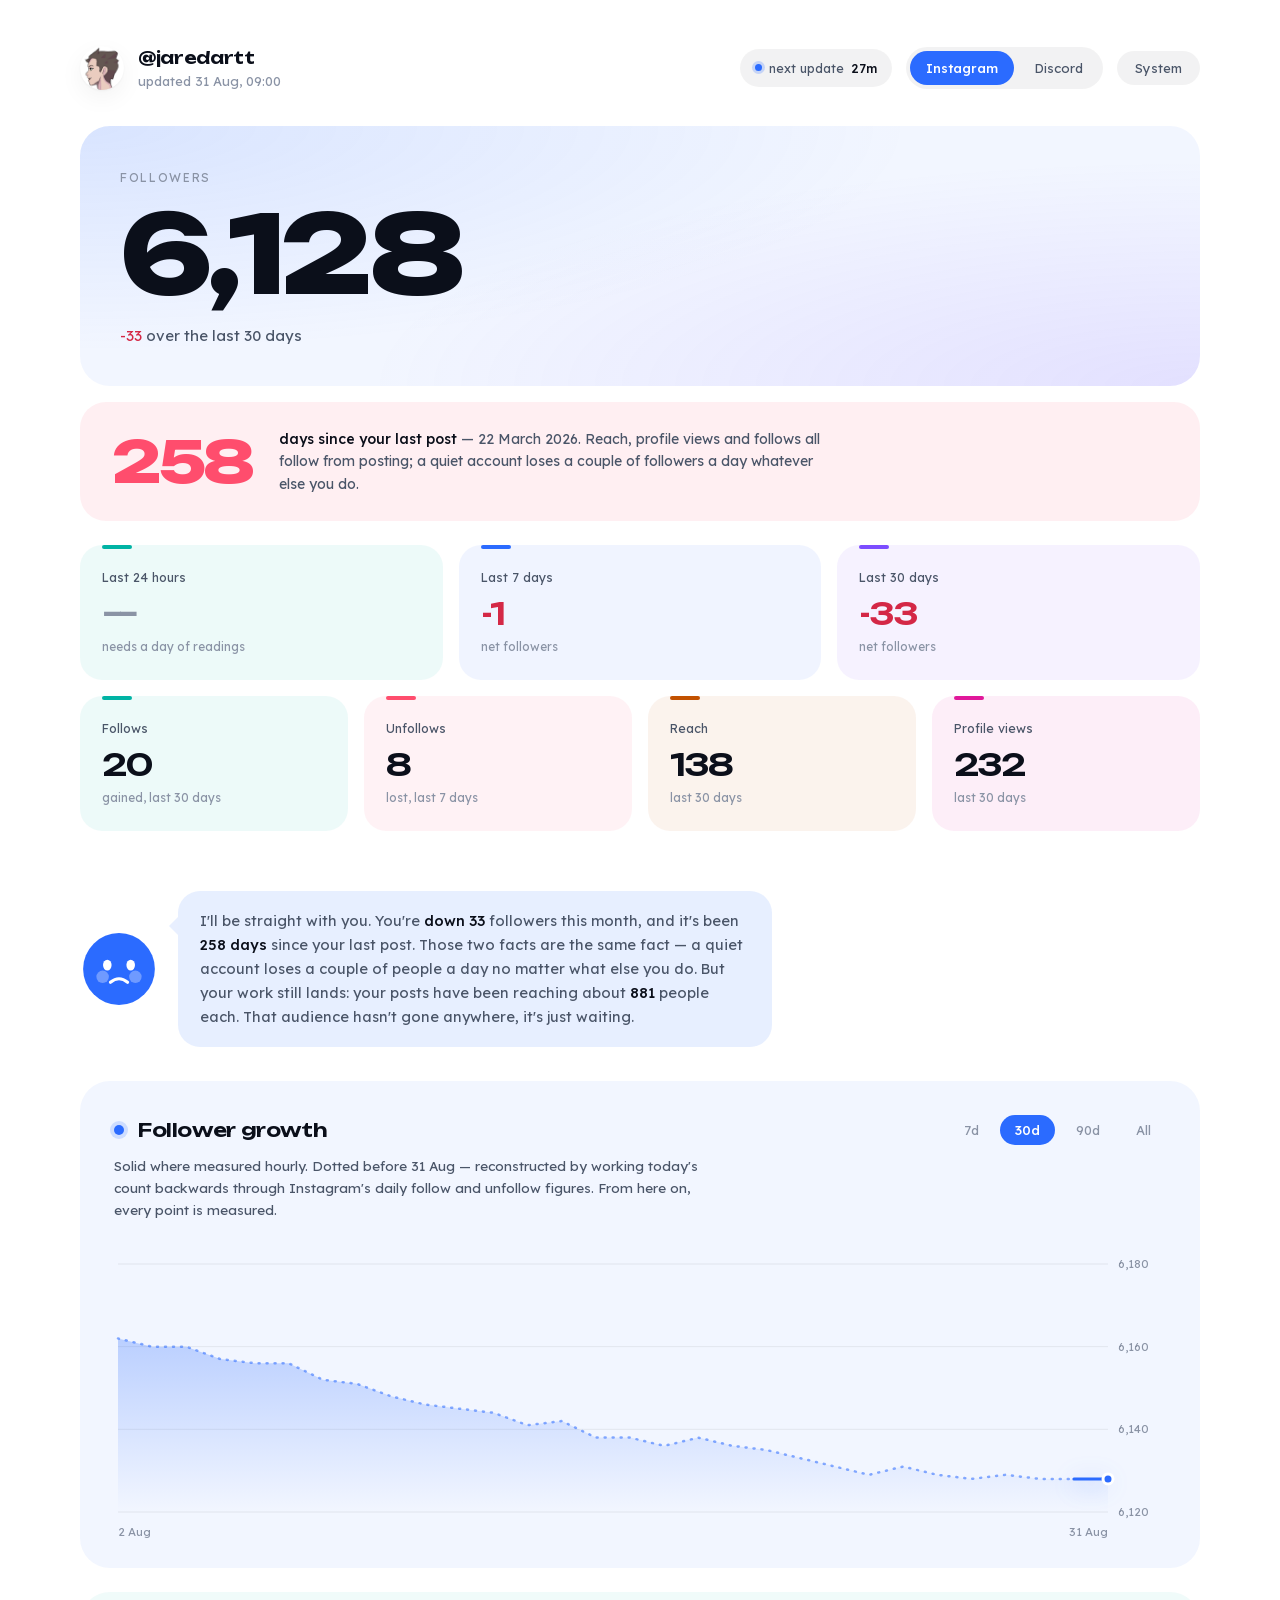
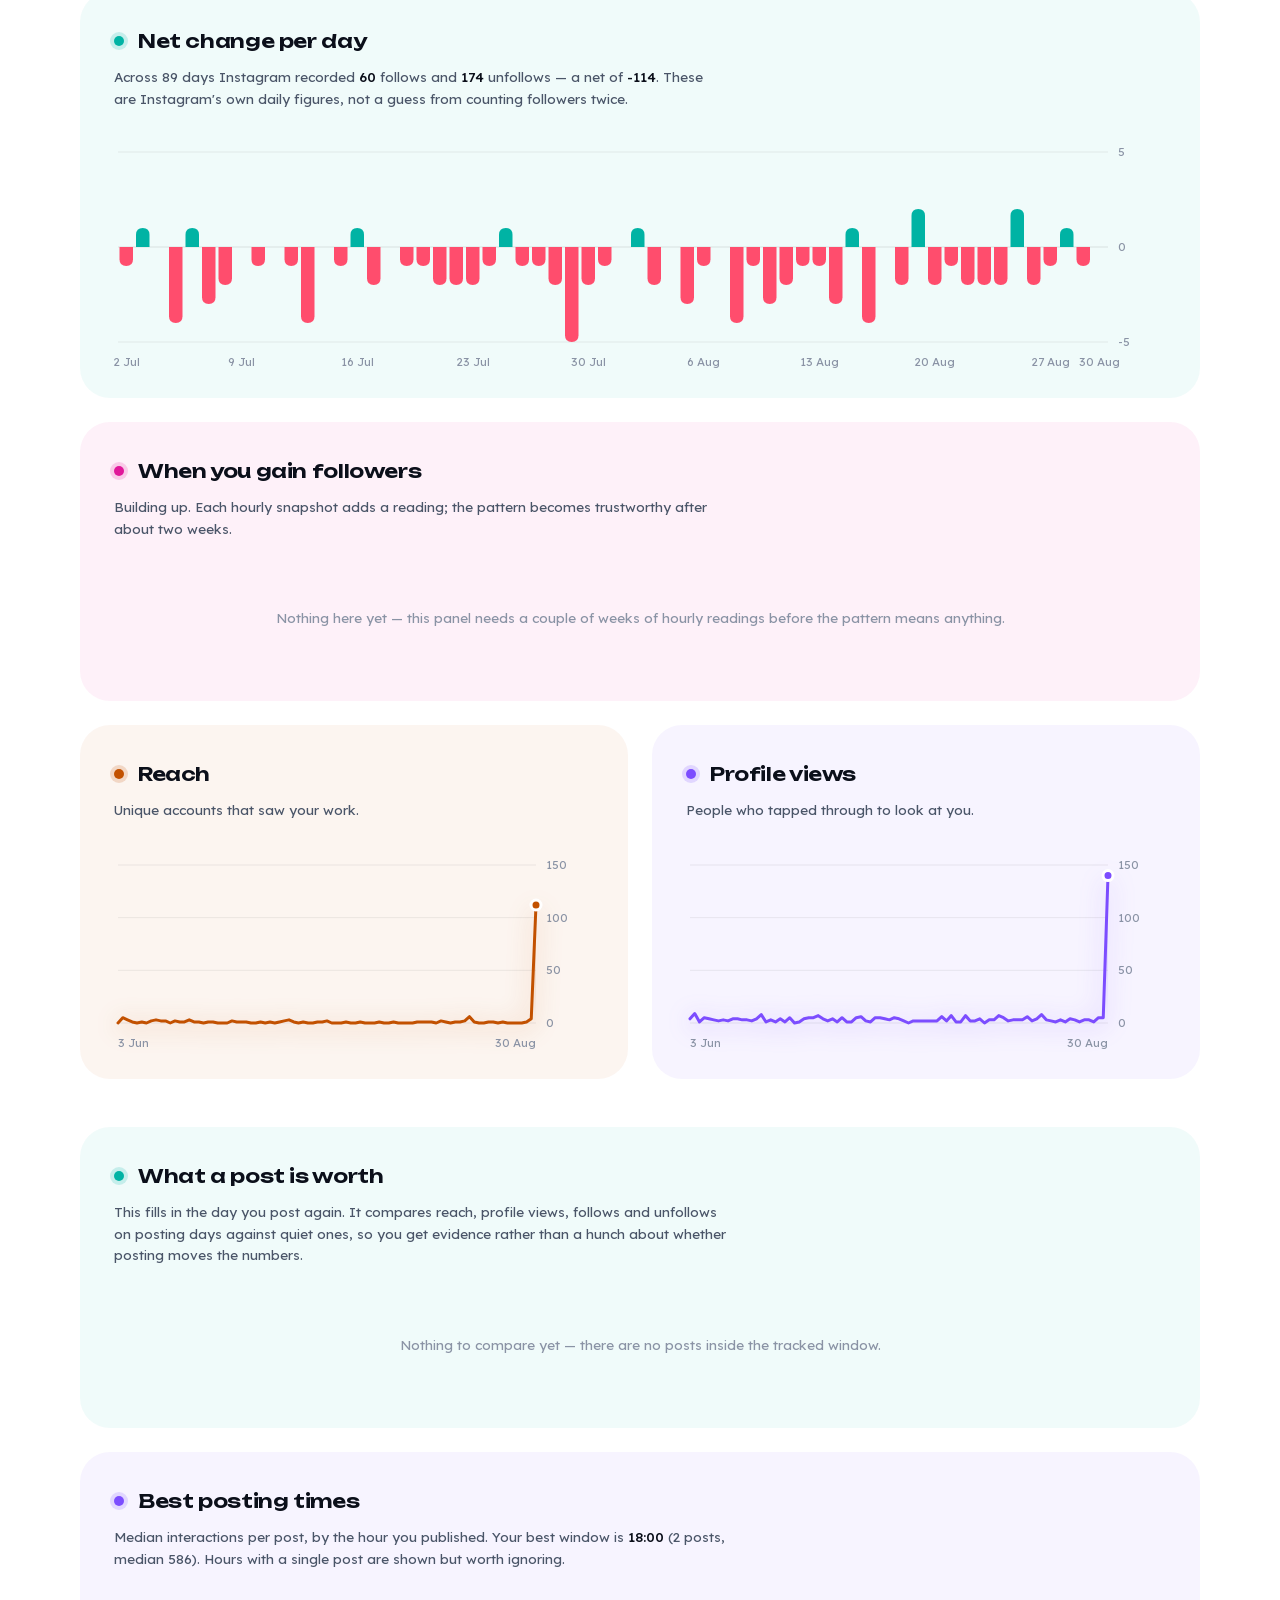
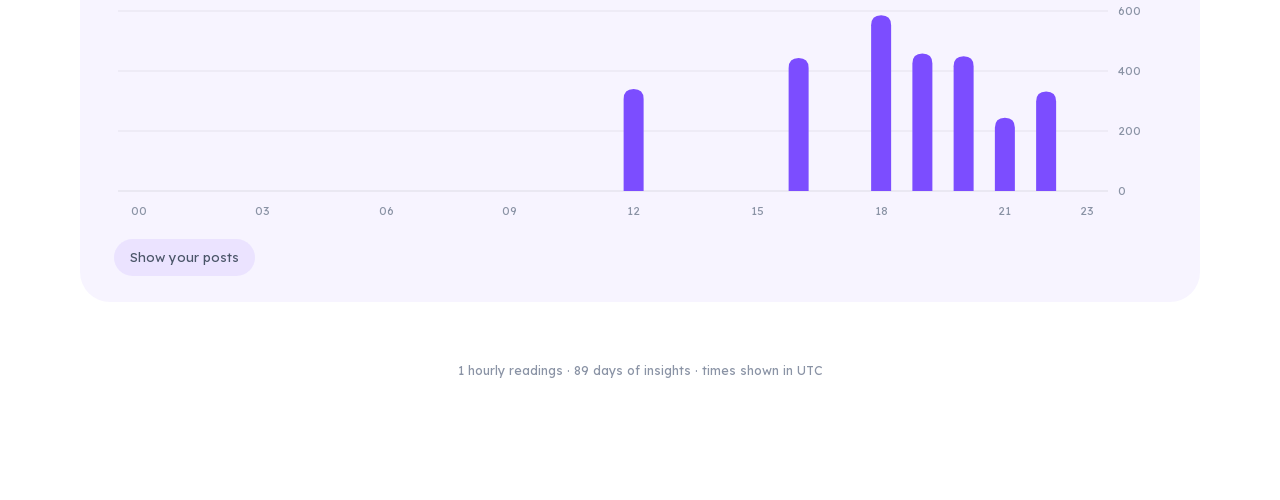
==== commit d4cc0896: "Add a small companion on each dashboard that reads the numbers back in plain language" ====
--- a/index.html
+++ b/index.html
@@ -43,6 +43,8 @@
 
   <div class="stats stats-3" id="stats-net"></div>
   <div class="stats stats-4" id="stats-more"></div>
+
+  <div id="buddy" class="buddy a-blue"></div>
 
   <section class="block a-blue rise" style="animation-delay:.1s">
     <div class="block-head">
@@ -467,6 +469,35 @@
        posting moves the numbers.`;
   }
 
+
+  // ---- the little guy, reading the numbers back in plain language ---------
+  {
+    const daysSince = postDates.length
+      ? Math.floor((Date.now() - new Date(postDates[postDates.length - 1])) / 86400_000) : null;
+    const reachPer = (() => {
+      const v = (media || []).map(m => m.insights?.reach).filter(Number.isFinite).sort((a, b) => a - b);
+      return v.length ? v[v.length >> 1] : null;
+    })();
+    const f30 = sumLast(ins, 'follows', 30), u30 = sumLast(ins, 'unfollows', 30);
+    const net = d30 ?? 0;
+
+    let mood = 'ok', text;
+    if (net > 0) {
+      mood = 'happy';
+      text = `Good month — <b>${signed(net)}</b> followers. ${f30 ? `${fmt(f30)} people followed you and ${fmt(u30)} left, so you're comfortably ahead. ` : ''}` +
+        (daysSince !== null && daysSince <= 14
+          ? `You posted ${daysSince === 0 ? 'today' : daysSince === 1 ? 'yesterday' : `${daysSince} days ago`} — keep that rhythm and this line keeps pointing up.`
+          : `Worth posting again soon to keep it going.`);
+    } else if (daysSince !== null && daysSince > 45) {
+      mood = 'sad';
+      text = `I'll be straight with you. You're <b>down ${fmt(Math.abs(net))}</b> followers this month, and it's been <b>${fmt(daysSince)} days</b> since your last post. Those two facts are the same fact — a quiet account loses a couple of people a day no matter what else you do. ` +
+        (reachPer ? `But your work still lands: your posts have been reaching about <b>${fmt(reachPer)}</b> people each. That audience hasn't gone anywhere, it's just waiting.` : `Nothing is broken here. It's waiting for you.`);
+    } else {
+      text = `A slow month — <b>${net === 0 ? 'flat' : 'down ' + fmt(Math.abs(net))}</b>${net === 0 ? '' : ' followers'}. ${u30 ? `${fmt(u30)} people left and ${fmt(f30)} joined. ` : ''}Not alarming on its own; it's the kind of drift that reverses as soon as you're posting regularly again.`;
+    }
+    buddy(document.getElementById('buddy'), { mood, text });
+  }
+
   document.getElementById('footer').textContent =
     `${followers.length.toLocaleString()} hourly readings · ${ins.length} days of insights · ` +
     `times shown in ${TZ}` + (demo ? ' · sample data' : '');
--- a/assets/app.css
+++ b/assets/app.css
@@ -319,3 +319,33 @@
 }
 .spot-txt { color: var(--ink-2); font-size: 14px; max-width: 62ch; }
 .spot-txt b { color: var(--ink); font-weight: 500; }
+
+/* ---------- the little guy ---------- */
+.buddy { align-items: center; display: flex; gap: 20px; margin-bottom: 34px; }
+.buddy-face { flex: 0 0 auto; height: 78px; width: 78px; }
+.buddy-face svg { display: block; height: 100%; width: 100%; }
+@media (prefers-reduced-motion: no-preference) {
+  .buddy-face { animation: bob 3.6s ease-in-out infinite; }
+  .buddy .eye { animation: blink 6s infinite; transform-box: fill-box; transform-origin: center; }
+  .buddy .eye:last-of-type { animation-delay: .06s; }
+  .bubble { animation: pop .5s cubic-bezier(.2,.9,.3,1.4) backwards; animation-delay: .35s; }
+}
+@keyframes bob { 0%, 100% { transform: translateY(0); } 50% { transform: translateY(-9px); } }
+@keyframes blink { 0%, 93%, 100% { transform: scaleY(1); } 96% { transform: scaleY(.12); } }
+@keyframes pop { from { opacity: 0; transform: translateX(-10px) scale(.96); } to { opacity: 1; transform: none; } }
+.buddy-face:hover { animation-play-state: paused; }
+.buddy-face:active svg { transform: scale(.92); transition: transform .12s; }
+
+.bubble {
+  background: rgba(var(--wash), .11); border-radius: 22px; color: var(--ink-2);
+  font-size: 14.5px; line-height: 1.65; padding: 18px 22px; position: relative; max-width: 66ch;
+}
+.bubble b { color: var(--ink); font-weight: 500; }
+.bubble::before {
+  border: 9px solid transparent; border-right-color: rgba(var(--wash), .11);
+  content: ''; left: -18px; position: absolute; top: 26px;
+}
+@media (max-width: 620px) {
+  .buddy { align-items: flex-start; flex-direction: column; gap: 14px; }
+  .bubble::before { border-right-color: transparent; border-bottom-color: rgba(var(--wash), .11); left: 22px; top: -18px; }
+}
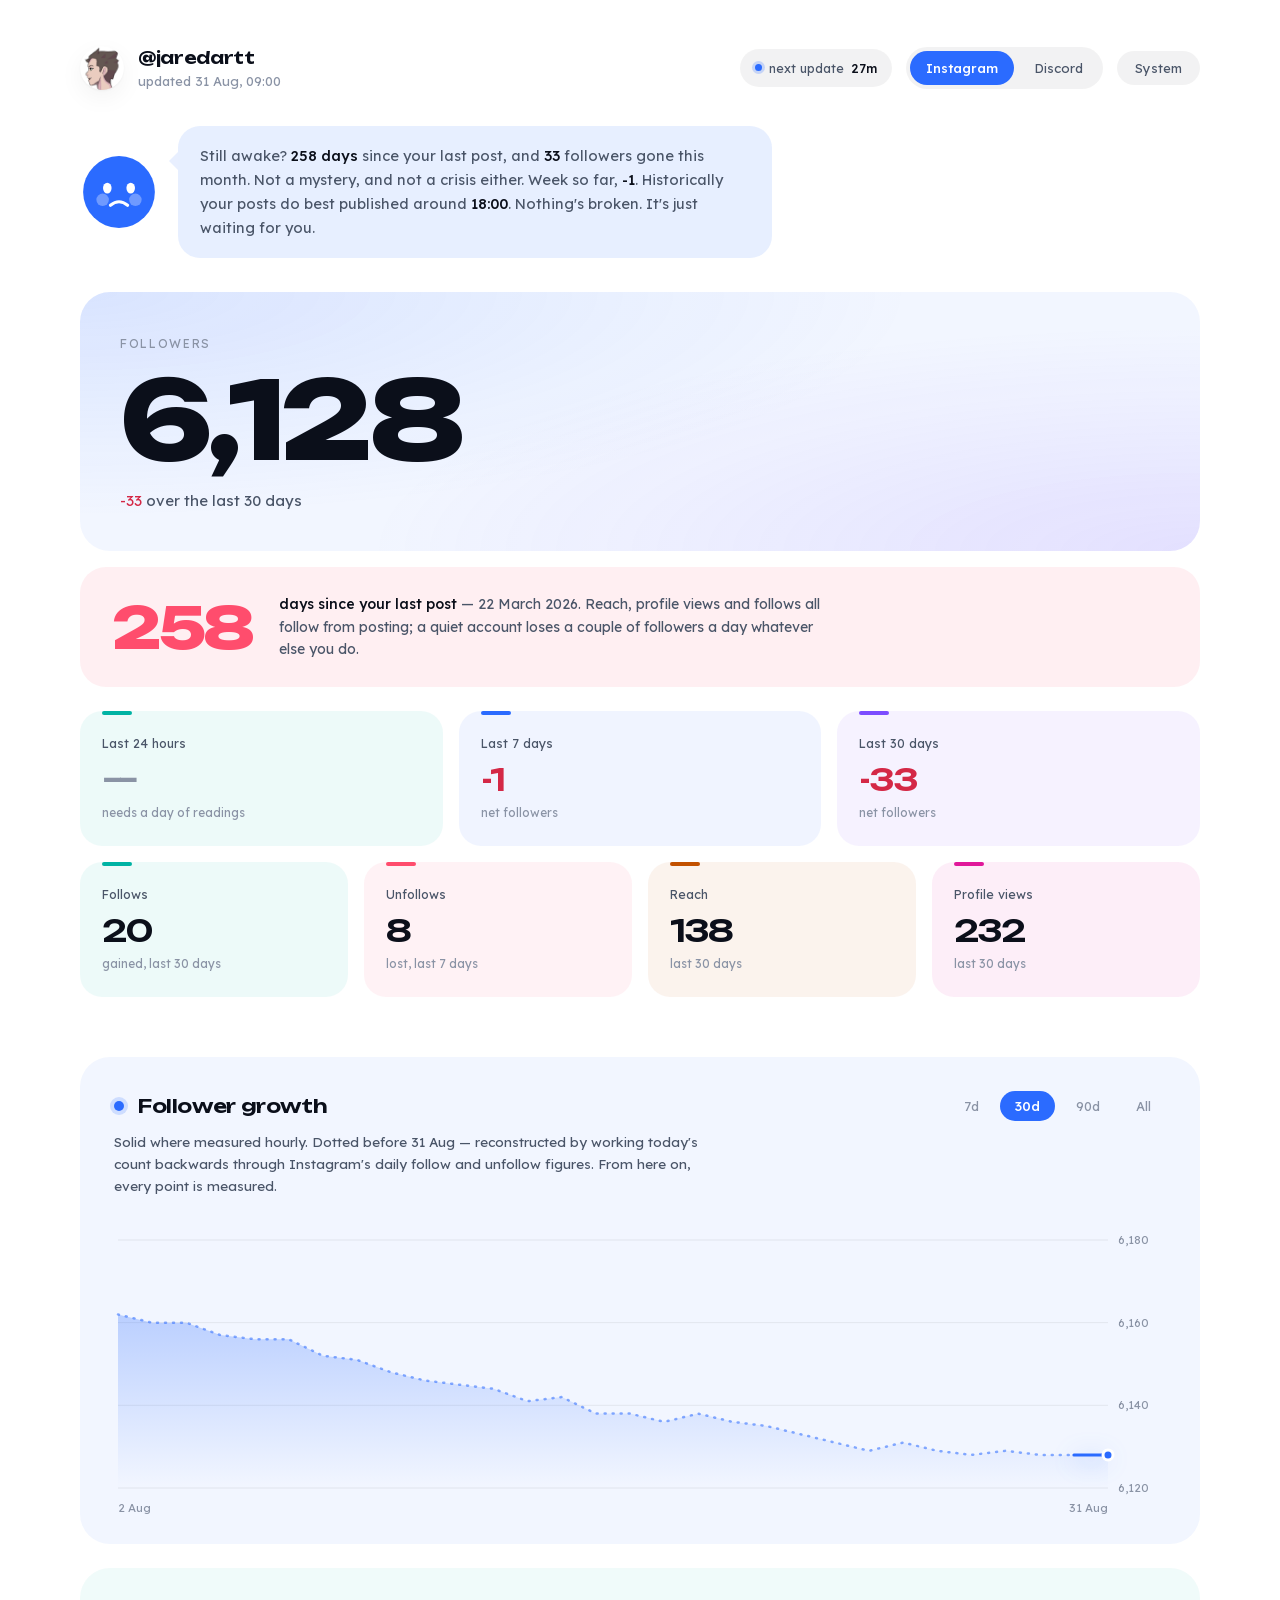
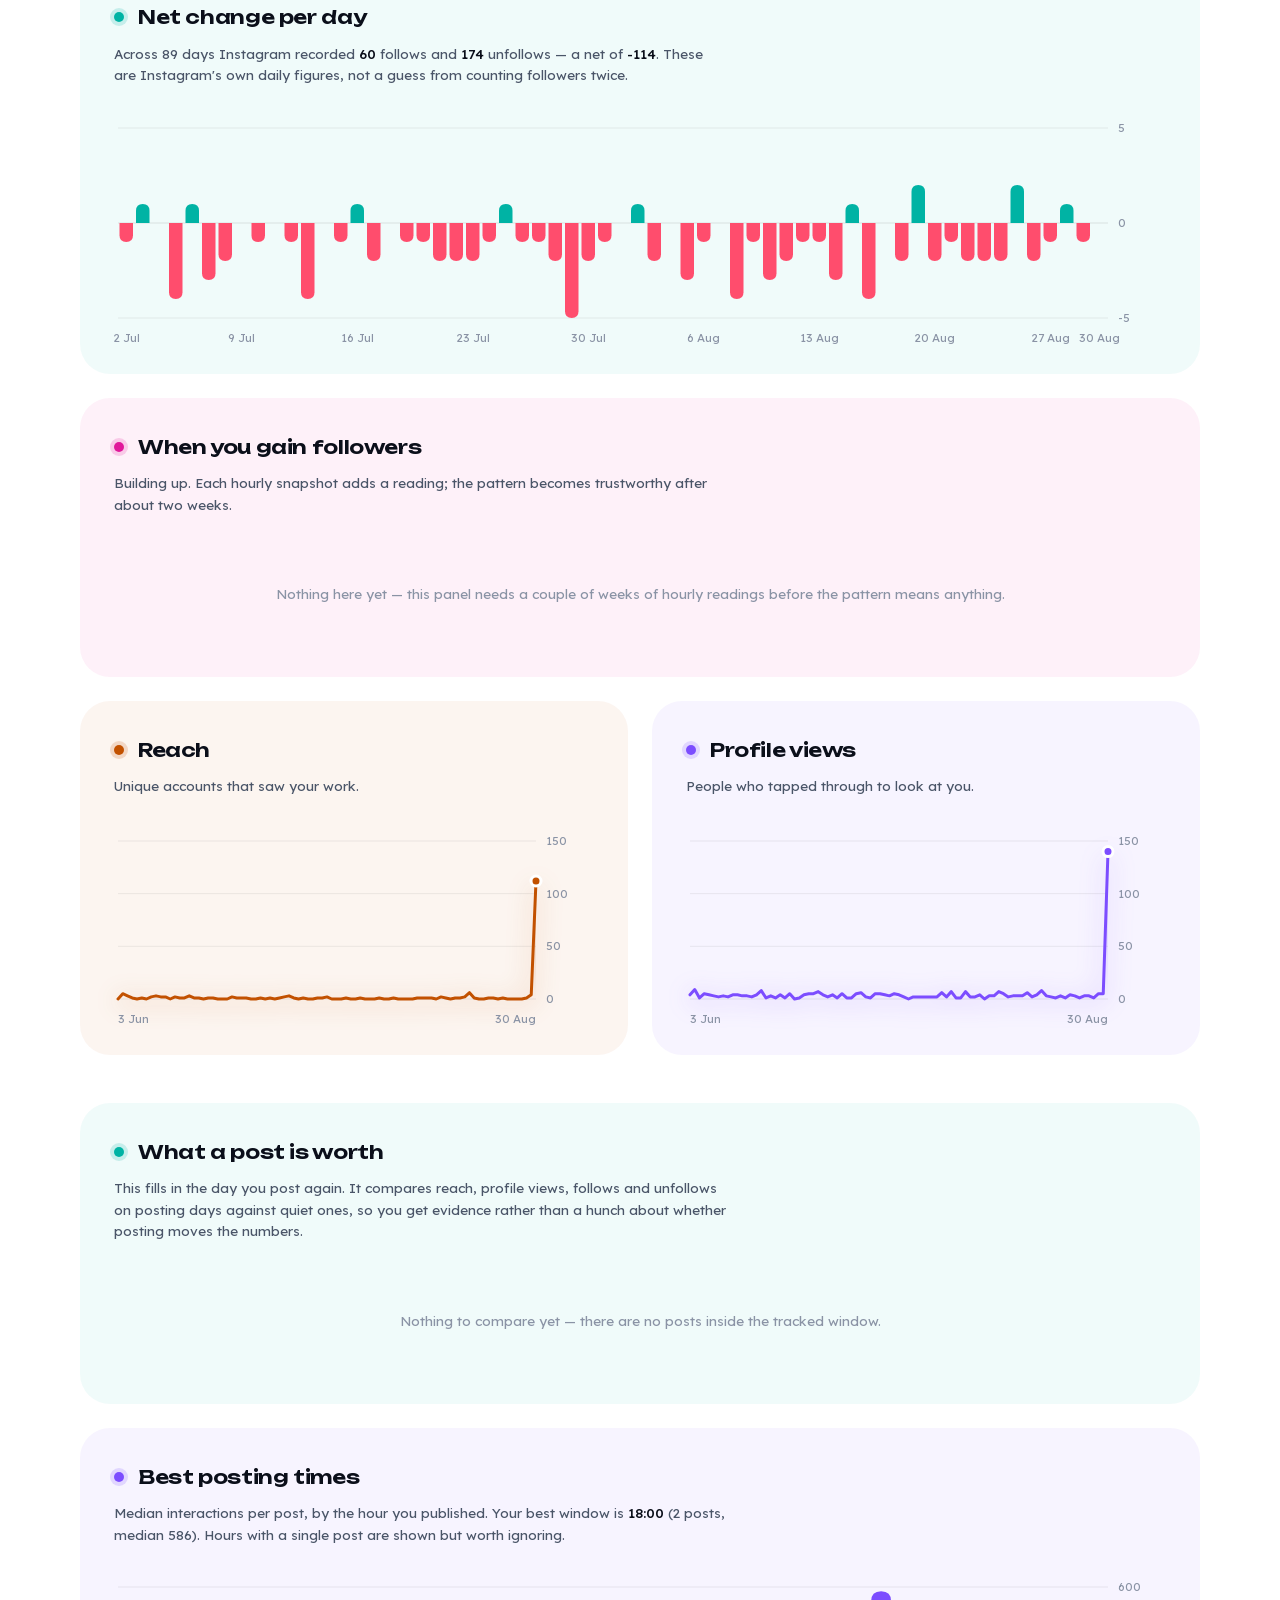
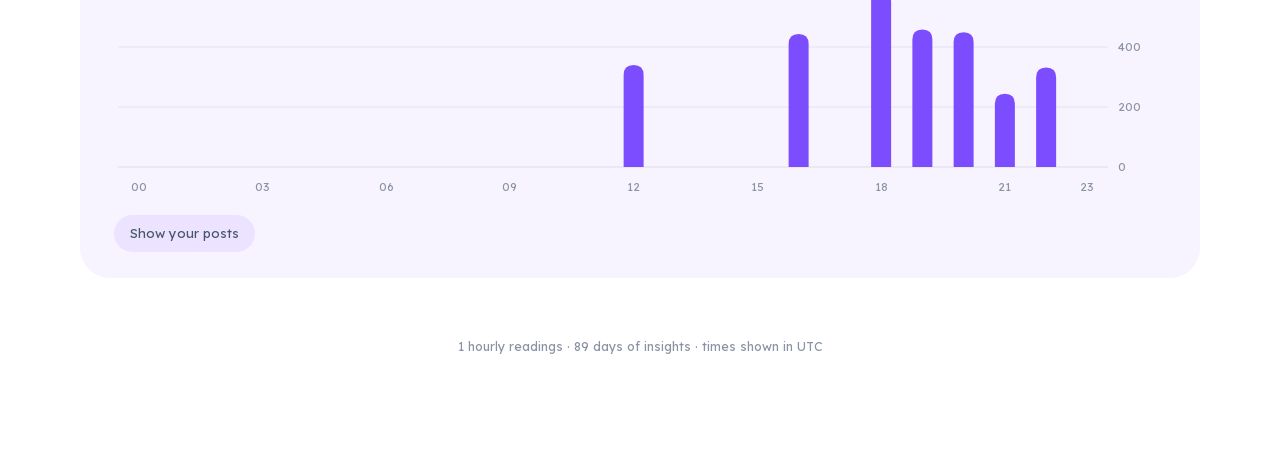
==== commit 499935b0: "Move the companion above the fold; compose its line from a pool of phrasings" ====
--- a/index.html
+++ b/index.html
@@ -33,6 +33,8 @@
 
   <div id="banner"></div>
 
+  <div id="buddy" class="buddy a-blue"></div>
+
   <div class="hero rise" style="animation-delay:.05s">
     <div class="hero-label">Followers</div>
     <div class="hero-value display" id="hero">—</div>
@@ -43,8 +45,6 @@
 
   <div class="stats stats-3" id="stats-net"></div>
   <div class="stats stats-4" id="stats-more"></div>
-
-  <div id="buddy" class="buddy a-blue"></div>
 
   <section class="block a-blue rise" style="animation-delay:.1s">
     <div class="block-head">
@@ -471,6 +471,8 @@
 
 
   // ---- the little guy, reading the numbers back in plain language ---------
+  // Facts are fixed; the wording is assembled fresh each load from a pool of
+  // phrasings, so it reads like someone talking rather than a template firing.
   {
     const daysSince = postDates.length
       ? Math.floor((Date.now() - new Date(postDates[postDates.length - 1])) / 86400_000) : null;
@@ -479,23 +481,87 @@
       return v.length ? v[v.length >> 1] : null;
     })();
     const f30 = sumLast(ins, 'follows', 30), u30 = sumLast(ins, 'unfollows', 30);
+    const pv30 = sumLast(ins, 'profile_views', 30), r30 = sumLast(ins, 'reach', 30);
     const net = d30 ?? 0;
-
-    let mood = 'ok', text;
-    if (net > 0) {
-      mood = 'happy';
-      text = `Good month — <b>${signed(net)}</b> followers. ${f30 ? `${fmt(f30)} people followed you and ${fmt(u30)} left, so you're comfortably ahead. ` : ''}` +
-        (daysSince !== null && daysSince <= 14
-          ? `You posted ${daysSince === 0 ? 'today' : daysSince === 1 ? 'yesterday' : `${daysSince} days ago`} — keep that rhythm and this line keeps pointing up.`
-          : `Worth posting again soon to keep it going.`);
-    } else if (daysSince !== null && daysSince > 45) {
-      mood = 'sad';
-      text = `I'll be straight with you. You're <b>down ${fmt(Math.abs(net))}</b> followers this month, and it's been <b>${fmt(daysSince)} days</b> since your last post. Those two facts are the same fact — a quiet account loses a couple of people a day no matter what else you do. ` +
-        (reachPer ? `But your work still lands: your posts have been reaching about <b>${fmt(reachPer)}</b> people each. That audience hasn't gone anywhere, it's just waiting.` : `Nothing is broken here. It's waiting for you.`);
-    } else {
-      text = `A slow month — <b>${net === 0 ? 'flat' : 'down ' + fmt(Math.abs(net))}</b>${net === 0 ? '' : ' followers'}. ${u30 ? `${fmt(u30)} people left and ${fmt(f30)} joined. ` : ''}Not alarming on its own; it's the kind of drift that reverses as soon as you're posting regularly again.`;
-    }
-    buddy(document.getElementById('buddy'), { mood, text });
+    const down = fmt(Math.abs(net));
+
+    const mood = net > 0 ? 'happy' : (daysSince !== null && daysSince > 45 ? 'sad' : 'ok');
+
+    // --- the headline: the one thing that must be said ---------------------
+    const headline = net > 0 ? pick([
+      `Good month — you're <b>up ${fmt(net)}</b> followers.`,
+      `Nice one: <b>+${fmt(net)}</b> followers over the last thirty days.`,
+      `The line's pointing up — <b>+${fmt(net)}</b> this month.`,
+      `You've gained <b>${fmt(net)}</b> followers this month. That's the direction you want.`,
+    ]) : net === 0 ? pick([
+      `Dead flat this month — same followers you started with.`,
+      `Perfectly level: no net change over thirty days.`,
+      `Nothing moved this month, up or down.`,
+    ]) : (daysSince !== null && daysSince > 45) ? pick([
+      `I'll be straight with you: you're <b>down ${down}</b> followers this month, and it's been <b>${fmt(daysSince)} days</b> since you posted. Those two facts are the same fact.`,
+      `Down <b>${down}</b> this month. It's been <b>${fmt(daysSince)} days</b> since your last post, and that's the whole explanation — a quiet account leaks a couple of people a day.`,
+      `<b>${fmt(daysSince)} days</b> since your last post, and <b>${down}</b> followers gone this month. Not a mystery, and not a crisis either.`,
+      `You're <b>down ${down}</b> over thirty days. The account's been quiet <b>${fmt(daysSince)} days</b> — that's not a coincidence, it's the cause.`,
+    ]) : pick([
+      `A slow month — <b>down ${down}</b> followers.`,
+      `Slightly down this month: <b>${down}</b> followers.`,
+      `<b>Down ${down}</b> over thirty days. Drift more than decline.`,
+    ]);
+
+    // --- optional observations, two of which get picked -------------------
+    const opts = [];
+    if (reachPer) opts.push(pick([
+      `Your work still lands, mind — back when you were posting, each one reached about <b>${fmt(reachPer)}</b> people.`,
+      `For what it's worth, your past posts pulled around <b>${fmt(reachPer)}</b> people apiece. That audience hasn't gone anywhere.`,
+      `A typical post of yours has reached roughly <b>${fmt(reachPer)}</b> accounts — a real room to walk into.`,
+    ]));
+    if (f30 !== null && u30 !== null) opts.push(pick([
+      `<b>${fmt(f30)}</b> people followed you this month and <b>${fmt(u30)}</b> left.`,
+      `The split: <b>${fmt(f30)}</b> follows against <b>${fmt(u30)}</b> unfollows.`,
+      `<b>${fmt(u30)}</b> walked out, <b>${fmt(f30)}</b> walked in.`,
+    ]));
+    if (r30) opts.push(pick([
+      `<b>${fmt(r30)}</b> accounts saw anything of yours in the last month.`,
+      `Reach over thirty days: <b>${fmt(r30)}</b> accounts.`,
+    ]));
+    if (pv30) opts.push(pick([
+      `<b>${fmt(pv30)}</b> people tapped through to look at your profile.`,
+      `Your profile got <b>${fmt(pv30)}</b> visits this month — people are still curious.`,
+    ]));
+    if (d7 !== null && Math.abs(d7) > 0) opts.push(pick([
+      `The last seven days alone: <b>${signed(d7)}</b>.`,
+      `Week so far, <b>${signed(d7)}</b>.`,
+    ]));
+    if (typeof ranked !== 'undefined' && ranked.length) opts.push(pick([
+      `You tend to pick people up around <b>${hourLabel(ranked[0].h)}</b>, if that's useful.`,
+      `Your followers arrive mostly around <b>${hourLabel(ranked[0].h)}</b>.`,
+    ]));
+    if (typeof best !== 'undefined' && best.length) opts.push(pick([
+      `Historically your posts do best published around <b>${hourLabel(best[0].h)}</b>.`,
+      `Going by your own history, <b>${hourLabel(best[0].h)}</b> is your strongest posting hour.`,
+    ]));
+
+    // --- how it signs off --------------------------------------------------
+    const closer = net > 0 ? pick([
+      `Keep the rhythm and this keeps going.`,
+      `Whatever you changed, do it again.`,
+      `More of that, please.`,
+      `Long may it continue.`,
+    ]) : (daysSince !== null && daysSince > 45) ? pick([
+      `Nothing's broken. It's just waiting for you.`,
+      `One post would start turning this around. No pressure — just saying.`,
+      `The audience is still there. That's the good news buried in this.`,
+      `Whenever you're ready. It'll still be here.`,
+    ]) : pick([
+      `Reverses quickly once you're posting regularly.`,
+      `Nothing to lose sleep over.`,
+      `Worth a post this week if you fancy it.`,
+    ]);
+
+    buddy(document.getElementById('buddy'), {
+      mood,
+      text: [greeting(), headline, ...sample(opts, 2), closer].join(' '),
+    });
   }
 
   document.getElementById('footer').textContent =
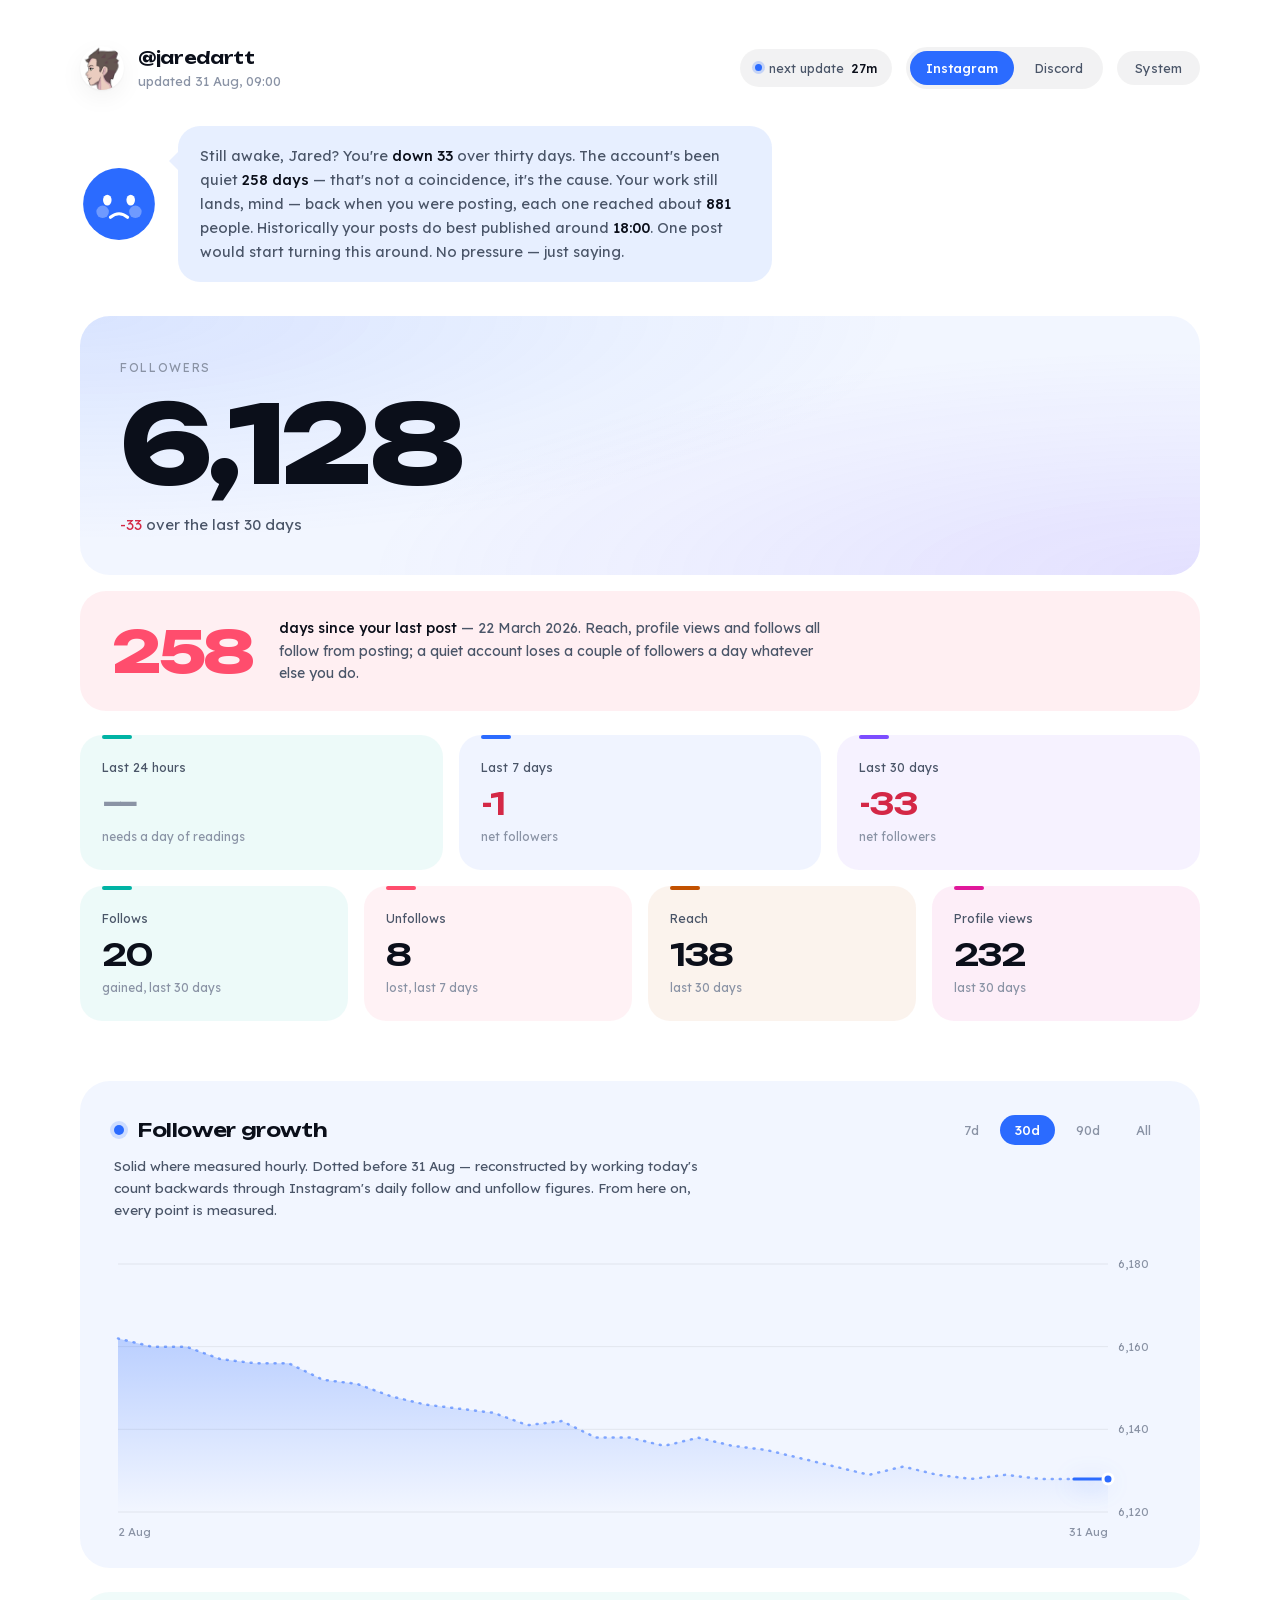
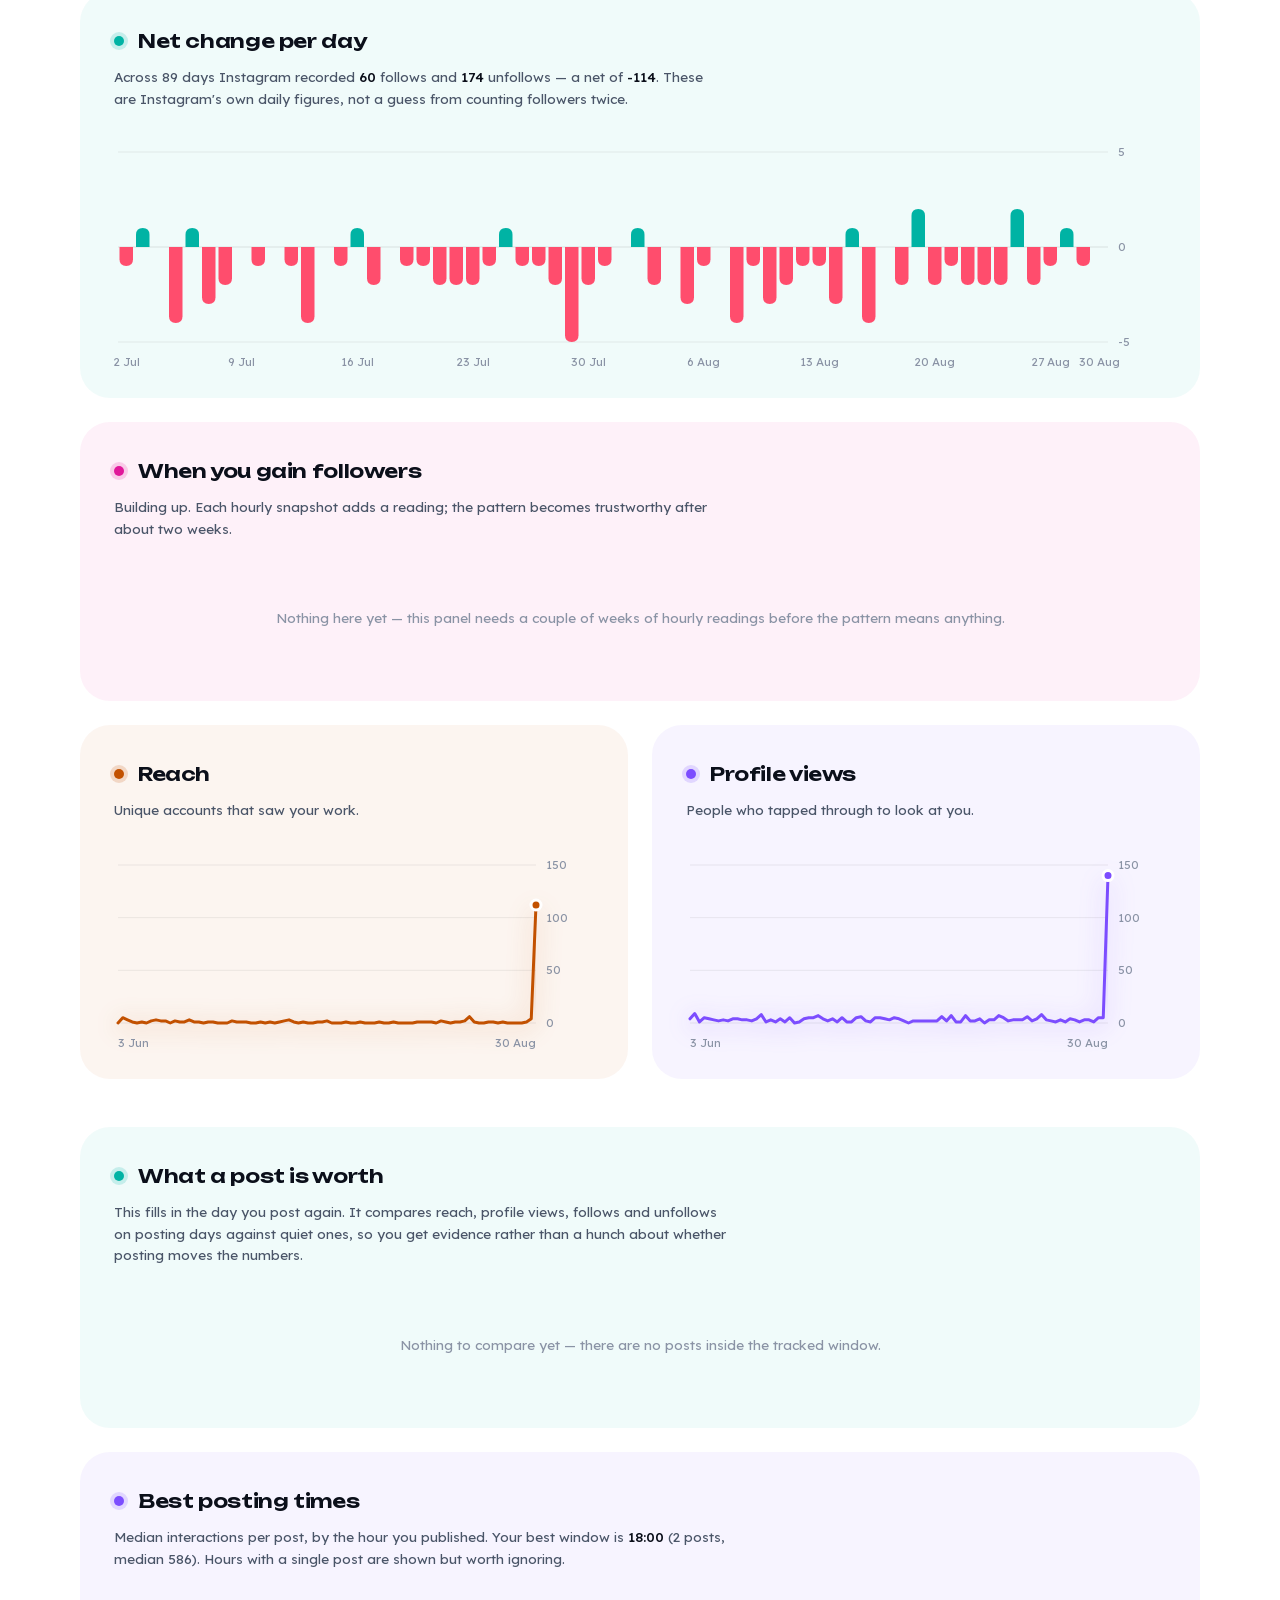
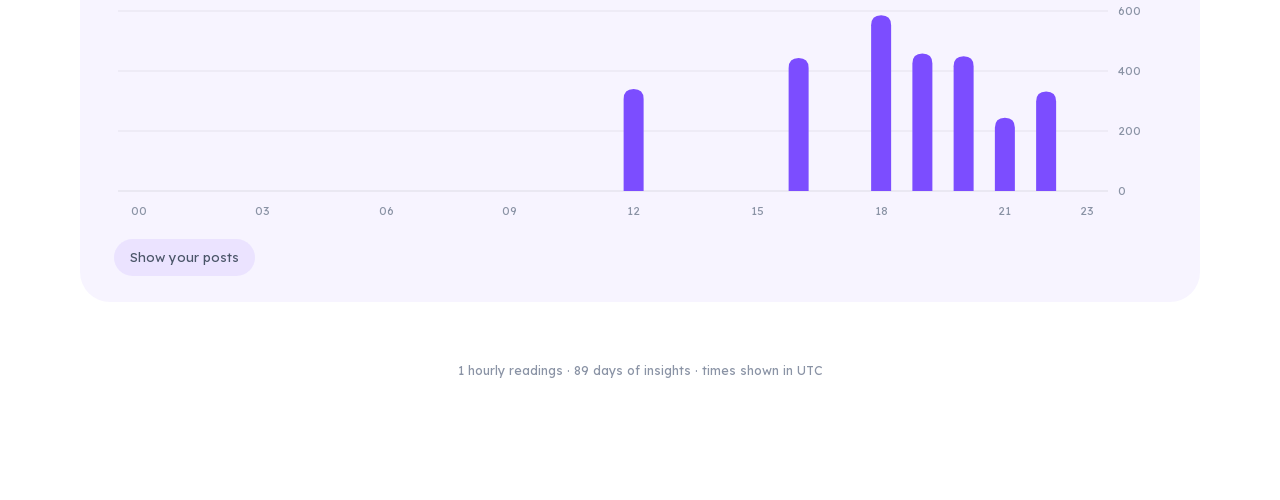
==== commit 09d9b128: "Greet Jared by name" ====
--- a/index.html
+++ b/index.html
@@ -560,7 +560,7 @@
 
     buddy(document.getElementById('buddy'), {
       mood,
-      text: [greeting(), headline, ...sample(opts, 2), closer].join(' '),
+      text: [greeting('Jared'), headline, ...sample(opts, 2), closer].join(' '),
     });
   }
 
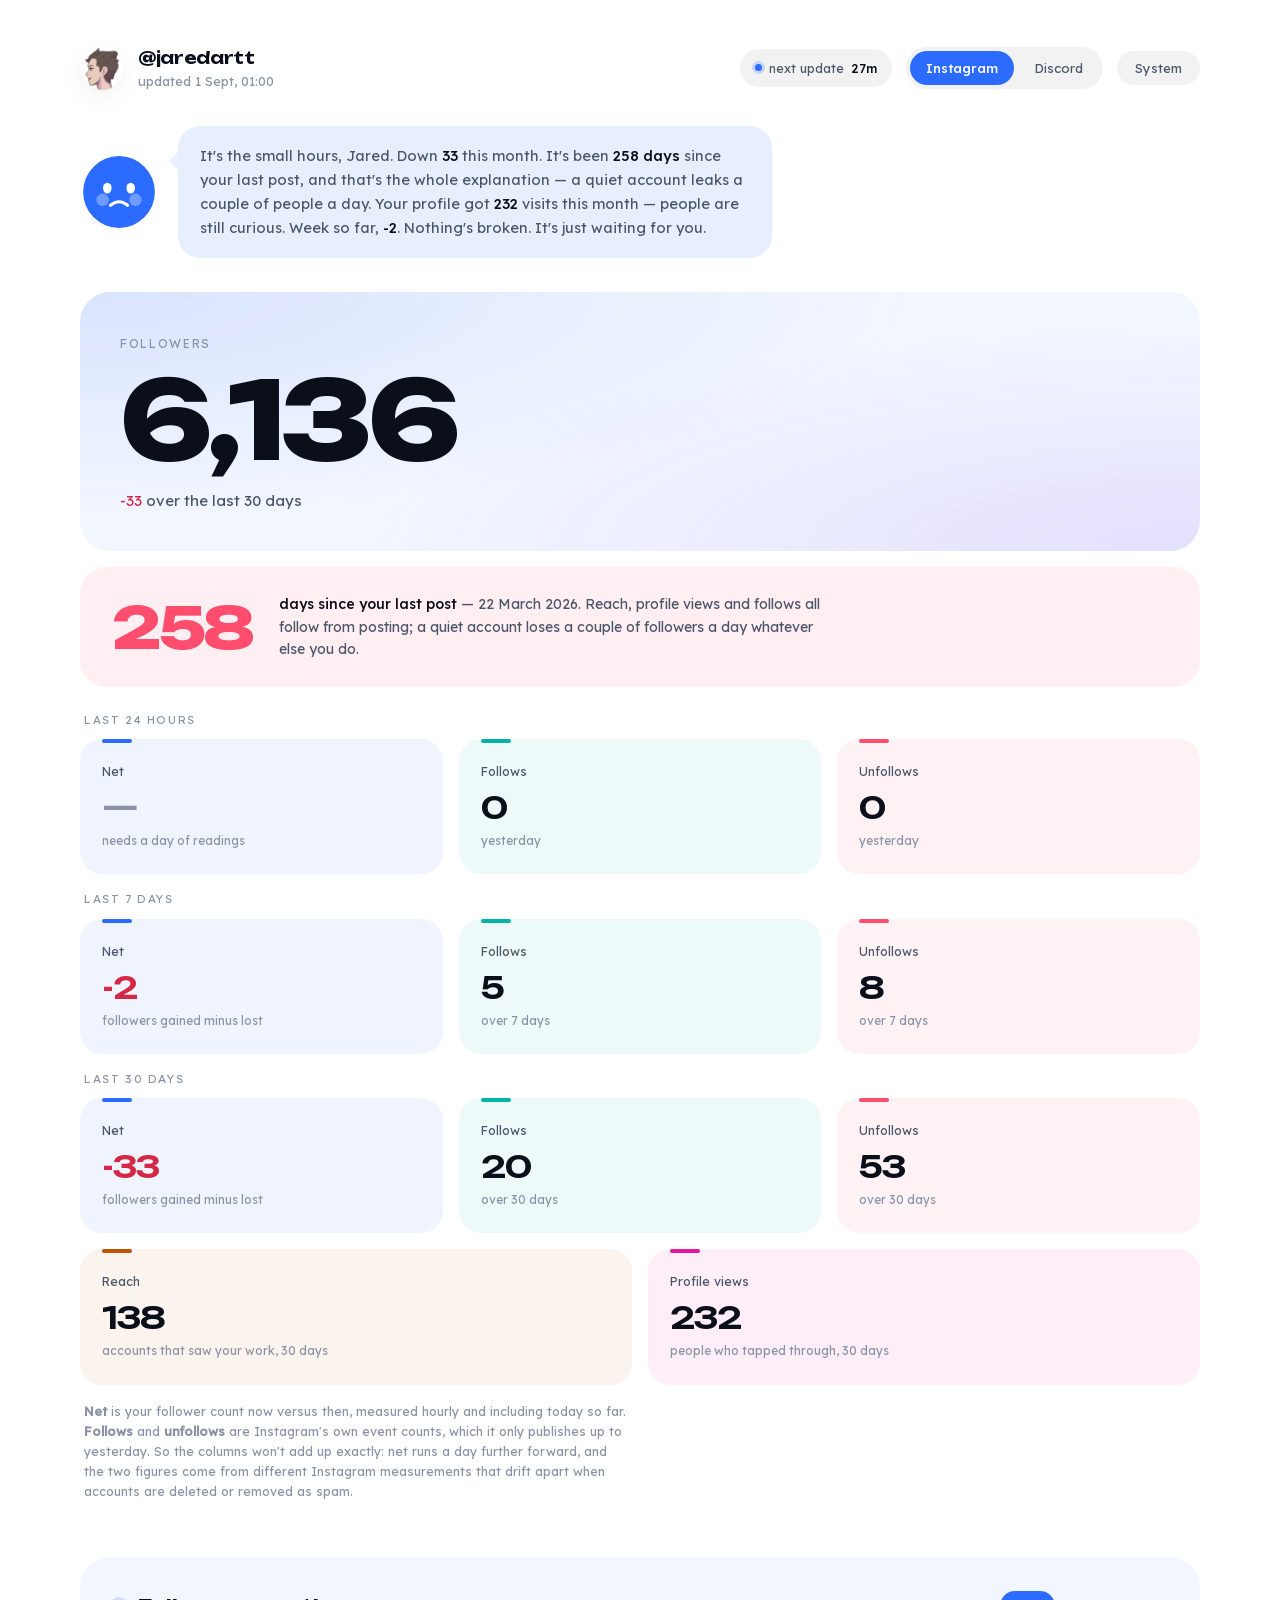
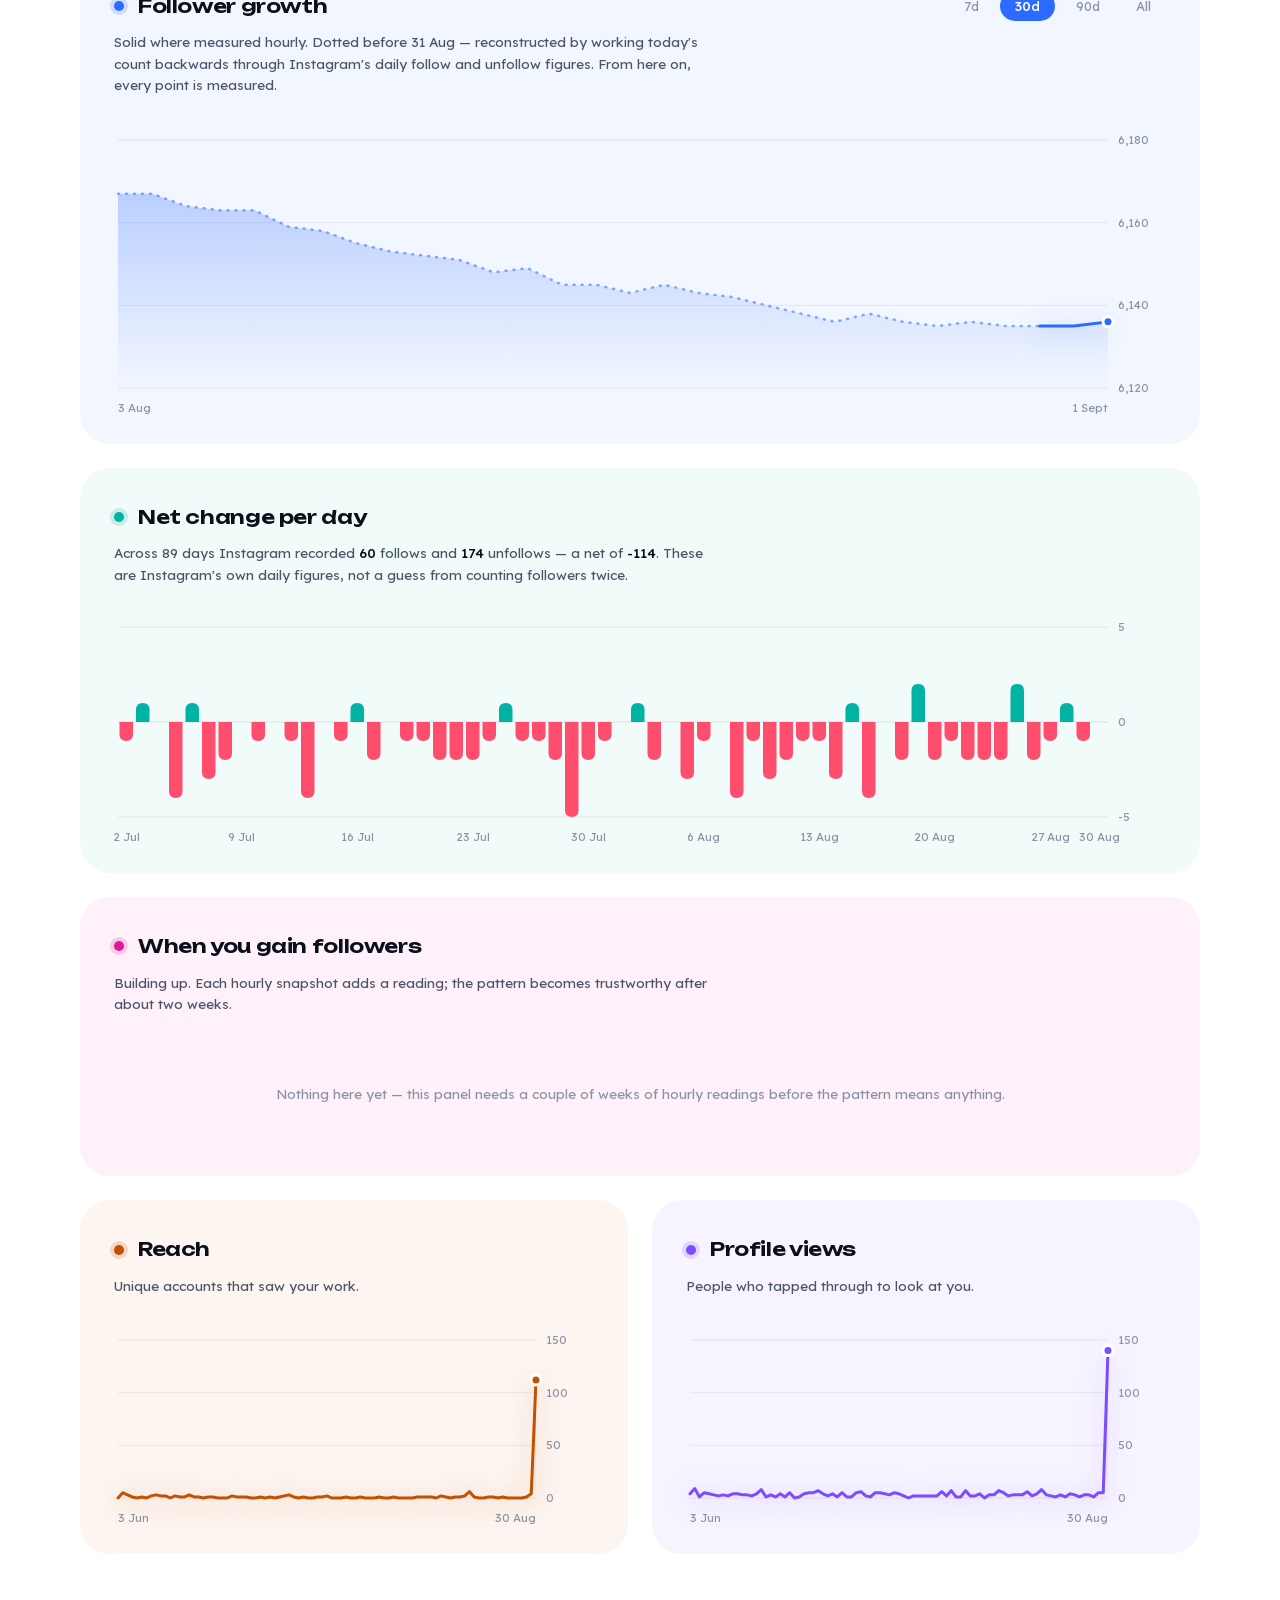
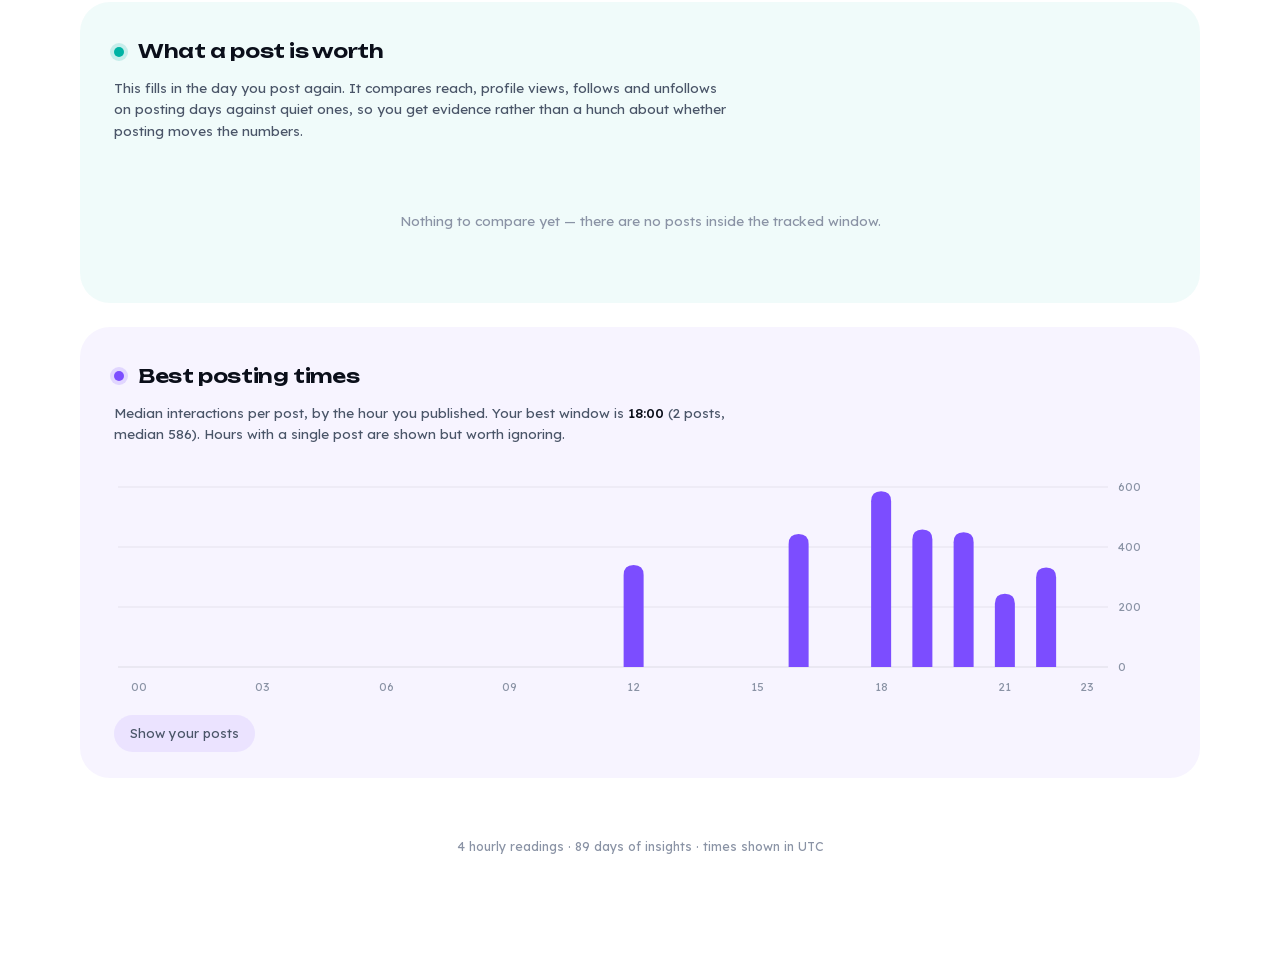
==== commit fa4e8082: "Group the Instagram stats by period: net, follows and unfollows per window" ====
--- a/index.html
+++ b/index.html
@@ -43,8 +43,17 @@
 
   <div class="spot a-orange rise" id="spot" style="animation-delay:.06s" hidden></div>
 
-  <div class="stats stats-3" id="stats-net"></div>
-  <div class="stats stats-4" id="stats-more"></div>
+  <div class="row-label rise">Last 24 hours</div>
+  <div class="stats stats-3" id="stats-24"></div>
+
+  <div class="row-label rise">Last 7 days</div>
+  <div class="stats stats-3" id="stats-7"></div>
+
+  <div class="row-label rise">Last 30 days</div>
+  <div class="stats stats-3" id="stats-30"></div>
+
+  <div class="stats stats-2" id="stats-audience"></div>
+  <p class="stats-note" id="stats-note"></p>
 
   <section class="block a-blue rise" style="animation-delay:.1s">
     <div class="block-head">
@@ -199,27 +208,46 @@
 
   const delta = (v) => v === null ? '—' : signed(v);
   const dcls = (v) => v === null ? 'pending' : (v >= 0 ? 'up' : 'down');
-
-  const netTiles = [
-    { a: 'a-teal',   label: 'Last 24 hours', value: delta(d24), cls: dcls(d24),
-      sub: d24 === null ? 'needs a day of readings' : 'net followers' },
-    { a: 'a-blue',   label: 'Last 7 days',   value: delta(d7),  cls: dcls(d7),  sub: 'net followers' },
-    { a: 'a-violet', label: 'Last 30 days',  value: delta(d30), cls: dcls(d30), sub: 'net followers' },
-  ];
-  const moreTiles = [
-    { a: 'a-teal',   label: 'Follows',       value: compact(sumLast(ins, 'follows', 30)),       sub: 'gained, last 30 days' },
-    { a: 'a-loss',   label: 'Unfollows',     value: compact(sumLast(ins, 'unfollows', 7)),      sub: 'lost, last 7 days' },
-    { a: 'a-orange', label: 'Reach',         value: compact(sumLast(ins, 'reach', 30)),         sub: 'last 30 days' },
-    { a: 'a-pink',   label: 'Profile views', value: compact(sumLast(ins, 'profile_views', 30)), sub: 'last 30 days' },
-  ];
   const tile = (s, i) => `
-    <div class="stat ${s.a} rise" style="animation-delay:${.06 + i * .04}s">
+    <div class="stat ${s.a} rise" style="animation-delay:${.06 + i * .03}s">
       <div class="stat-label">${s.label}</div>
       <div class="stat-value ${s.cls || ''}">${s.value}</div>
       <div class="stat-sub">${s.sub}</div>
     </div>`;
-  document.getElementById('stats-net').innerHTML = netTiles.map(tile).join('');
-  document.getElementById('stats-more').innerHTML = moreTiles.map((s, i) => tile(s, i + 3)).join('');
+
+  // Colour follows the metric, not the row, so each column reads straight down:
+  // net in blue, follows in teal, unfollows in coral.
+  const periodRow = (netVal, days, netSub) => [
+    { a: 'a-blue', label: 'Net', value: delta(netVal), cls: dcls(netVal),
+      sub: netSub || 'followers gained minus lost' },
+    { a: 'a-teal', label: 'Follows', value: compact(sumLast(ins, 'follows', days)),
+      sub: days === 1 ? 'yesterday' : `over ${days} days` },
+    { a: 'a-loss', label: 'Unfollows', value: compact(sumLast(ins, 'unfollows', days)),
+      sub: days === 1 ? 'yesterday' : `over ${days} days` },
+  ];
+
+  document.getElementById('stats-24').innerHTML =
+    periodRow(d24, 1, d24 === null ? 'needs a day of readings' : 'measured hourly').map(tile).join('');
+  document.getElementById('stats-7').innerHTML =
+    periodRow(d7, 7).map((t, i) => tile(t, i + 3)).join('');
+  document.getElementById('stats-30').innerHTML =
+    periodRow(d30, 30).map((t, i) => tile(t, i + 6)).join('');
+
+  document.getElementById('stats-audience').innerHTML = [
+    { a: 'a-orange', label: 'Reach', value: compact(sumLast(ins, 'reach', 30)),
+      sub: 'accounts that saw your work, 30 days' },
+    { a: 'a-pink', label: 'Profile views', value: compact(sumLast(ins, 'profile_views', 30)),
+      sub: 'people who tapped through, 30 days' },
+  ].map((t, i) => tile(t, i + 9)).join('');
+
+  // The columns deliberately won't reconcile, for two concrete reasons. Naming
+  // them beats letting it look like an arithmetic bug.
+  document.getElementById('stats-note').innerHTML =
+    `<b>Net</b> is your follower count now versus then, measured hourly and including today so far.
+     <b>Follows</b> and <b>unfollows</b> are Instagram's own event counts, which it only publishes
+     up to yesterday. So the columns won't add up exactly: net runs a day further forward, and the
+     two figures come from different Instagram measurements that drift apart when accounts are
+     deleted or removed as spam.`;
 
   // ---- growth chart -------------------------------------------------------
   const rangesEl = document.getElementById('ranges');
--- a/assets/app.css
+++ b/assets/app.css
@@ -349,3 +349,14 @@
   .buddy { align-items: flex-start; flex-direction: column; gap: 14px; }
   .bubble::before { border-right-color: transparent; border-bottom-color: rgba(var(--wash), .11); left: 22px; top: -18px; }
 }
+
+/* ---------- period-grouped stat rows ---------- */
+.stats-2 { grid-template-columns: repeat(2, 1fr); }
+@media (max-width: 880px) { .stats-2 { grid-template-columns: repeat(2, 1fr); } }
+@media (max-width: 460px) { .stats-2 { grid-template-columns: 1fr; } }
+.row-label {
+  color: var(--muted); font-size: 11.5px; letter-spacing: .14em;
+  margin: 4px 0 10px 4px; text-transform: uppercase;
+}
+.row-label:first-of-type { margin-top: 0; }
+.stats-note { color: var(--muted); font-size: 12.5px; margin: 2px 0 56px 4px; max-width: 68ch; }
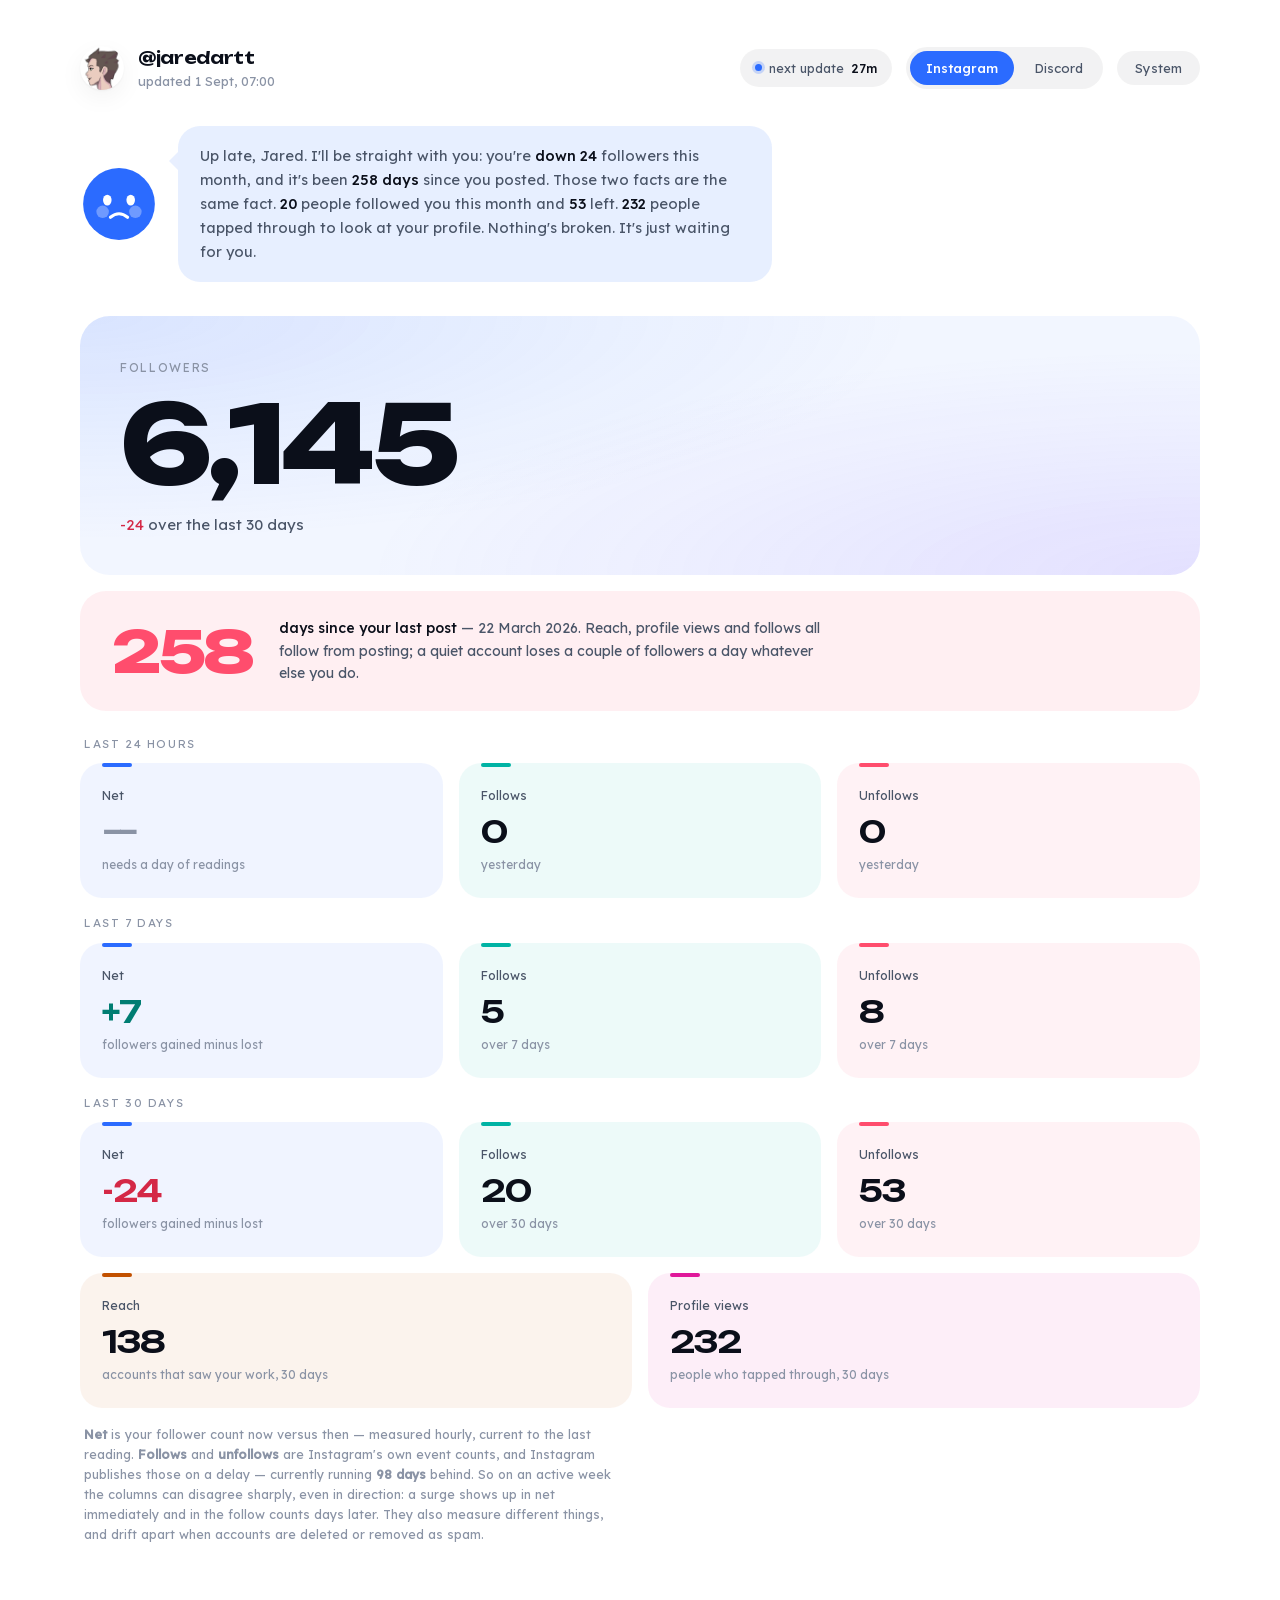
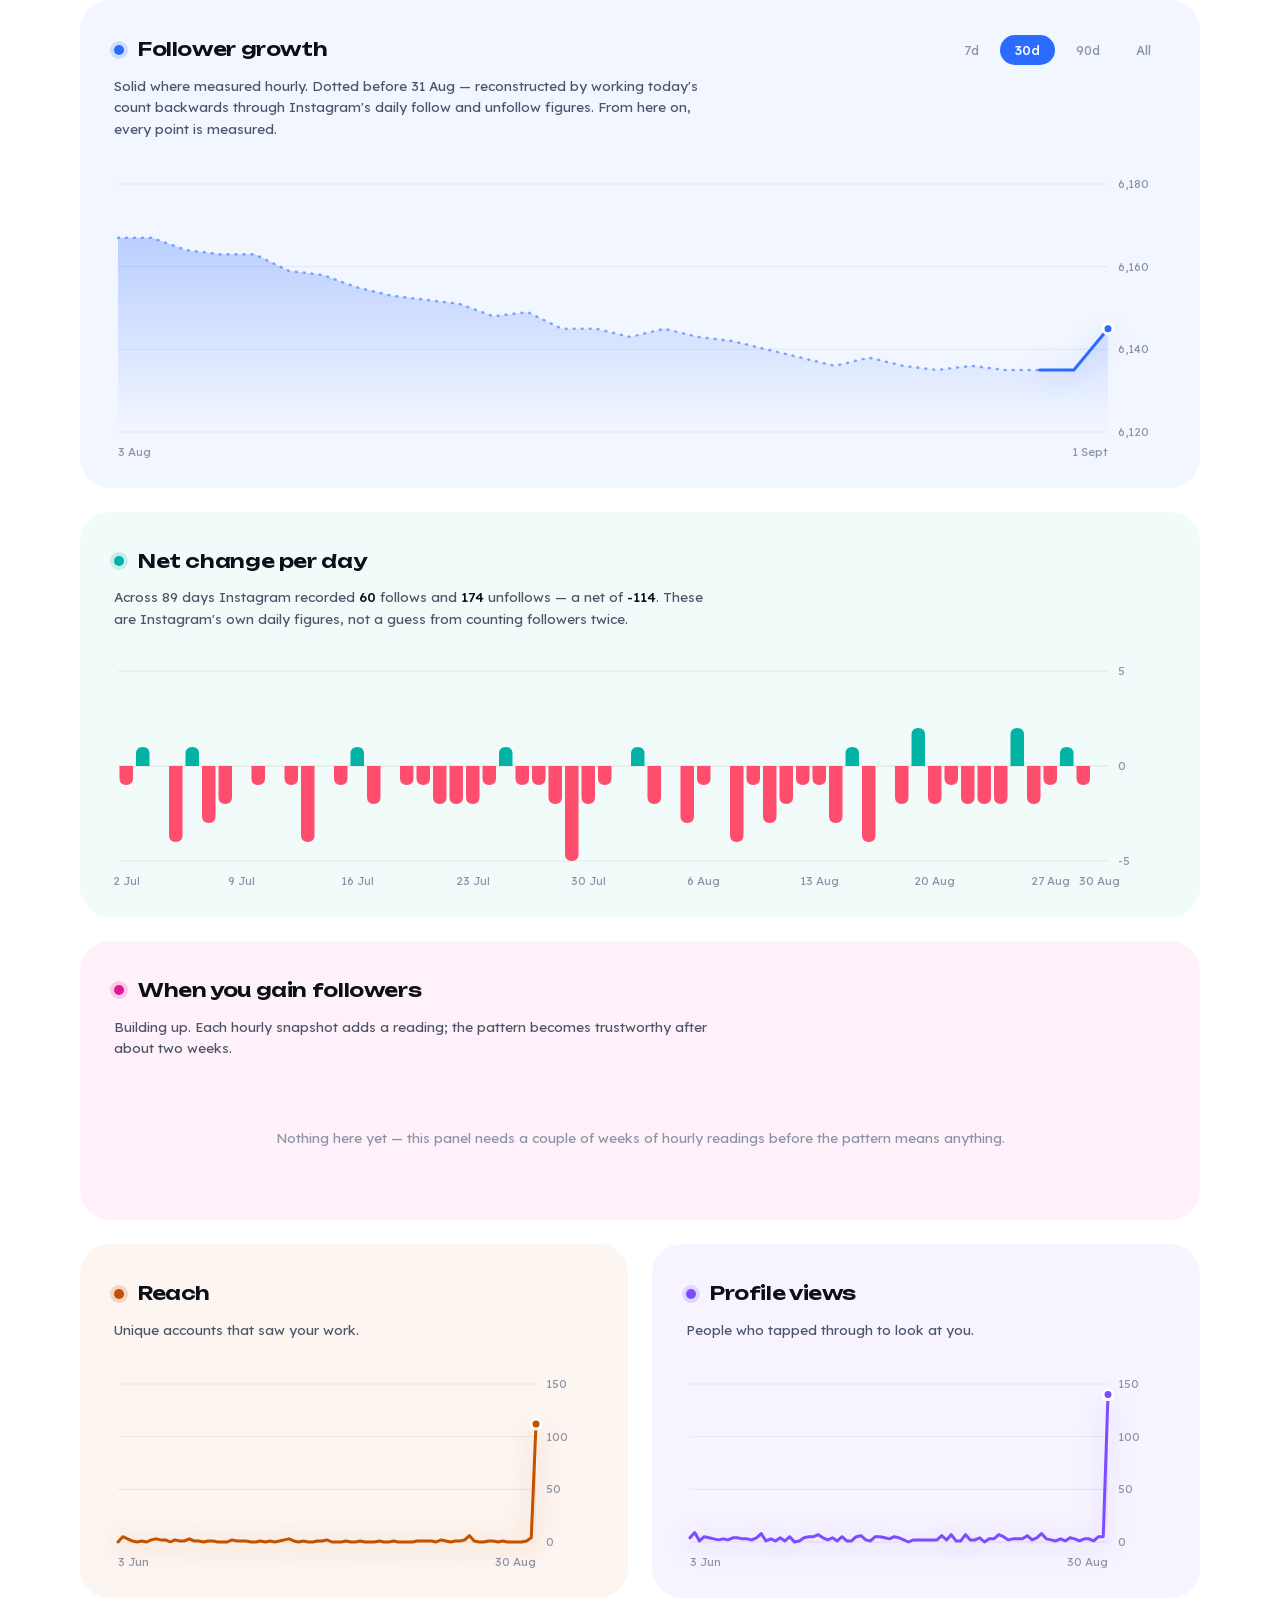
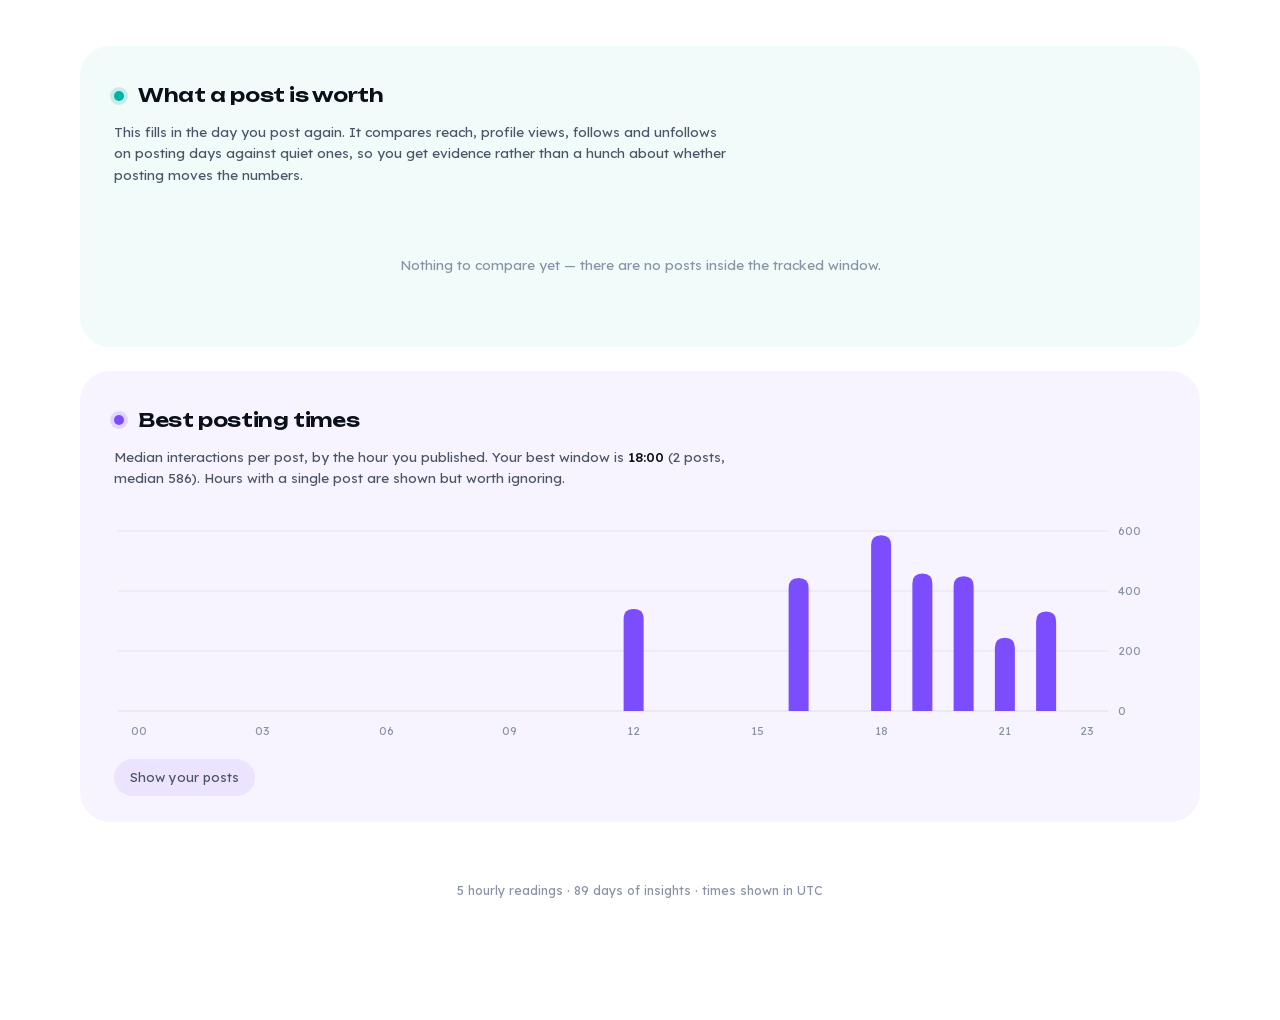
==== commit 2c542a65: "Re-collect the last 3 days each run so late-finalised figures heal" ====
--- a/index.html
+++ b/index.html
@@ -242,12 +242,18 @@
 
   // The columns deliberately won't reconcile, for two concrete reasons. Naming
   // them beats letting it look like an arithmetic bug.
+  // Say exactly how far apart the two windows are, rather than hand-waving —
+  // the gap is often two days, which is enough to flip the sign on a good week.
+  const lag = ins.length
+    ? Math.round((Date.now() - Date.parse(ins[ins.length - 1].date + 'T12:00:00Z')) / 86400_000)
+    : null;
   document.getElementById('stats-note').innerHTML =
-    `<b>Net</b> is your follower count now versus then, measured hourly and including today so far.
-     <b>Follows</b> and <b>unfollows</b> are Instagram's own event counts, which it only publishes
-     up to yesterday. So the columns won't add up exactly: net runs a day further forward, and the
-     two figures come from different Instagram measurements that drift apart when accounts are
-     deleted or removed as spam.`;
+    `<b>Net</b> is your follower count now versus then — measured hourly, current to the last reading.
+     <b>Follows</b> and <b>unfollows</b> are Instagram's own event counts, and Instagram publishes
+     those on a delay${lag && lag > 1 ? ` — currently running <b>${lag} days</b> behind` : ''}.
+     So on an active week the columns can disagree sharply, even in direction: a surge shows up in
+     net immediately and in the follow counts days later. They also measure different things, and
+     drift apart when accounts are deleted or removed as spam.`;
 
   // ---- growth chart -------------------------------------------------------
   const rangesEl = document.getElementById('ranges');
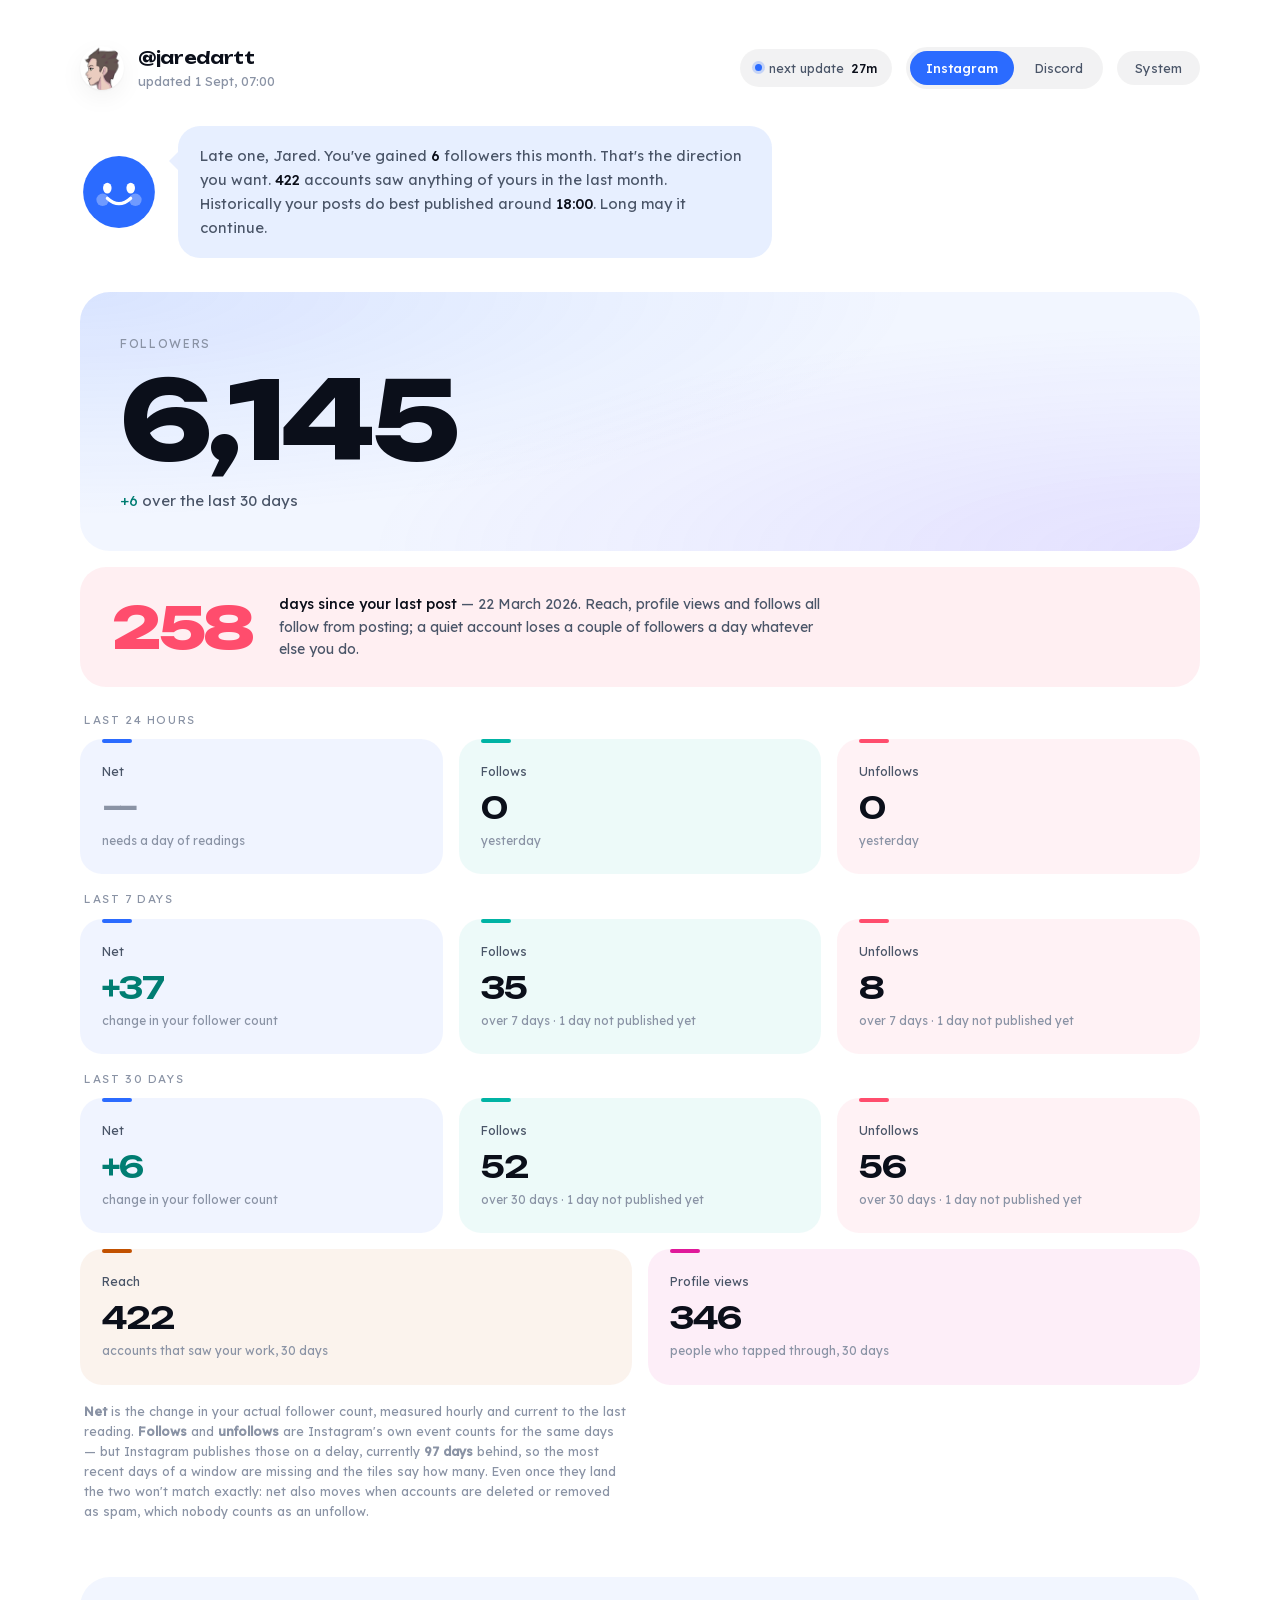
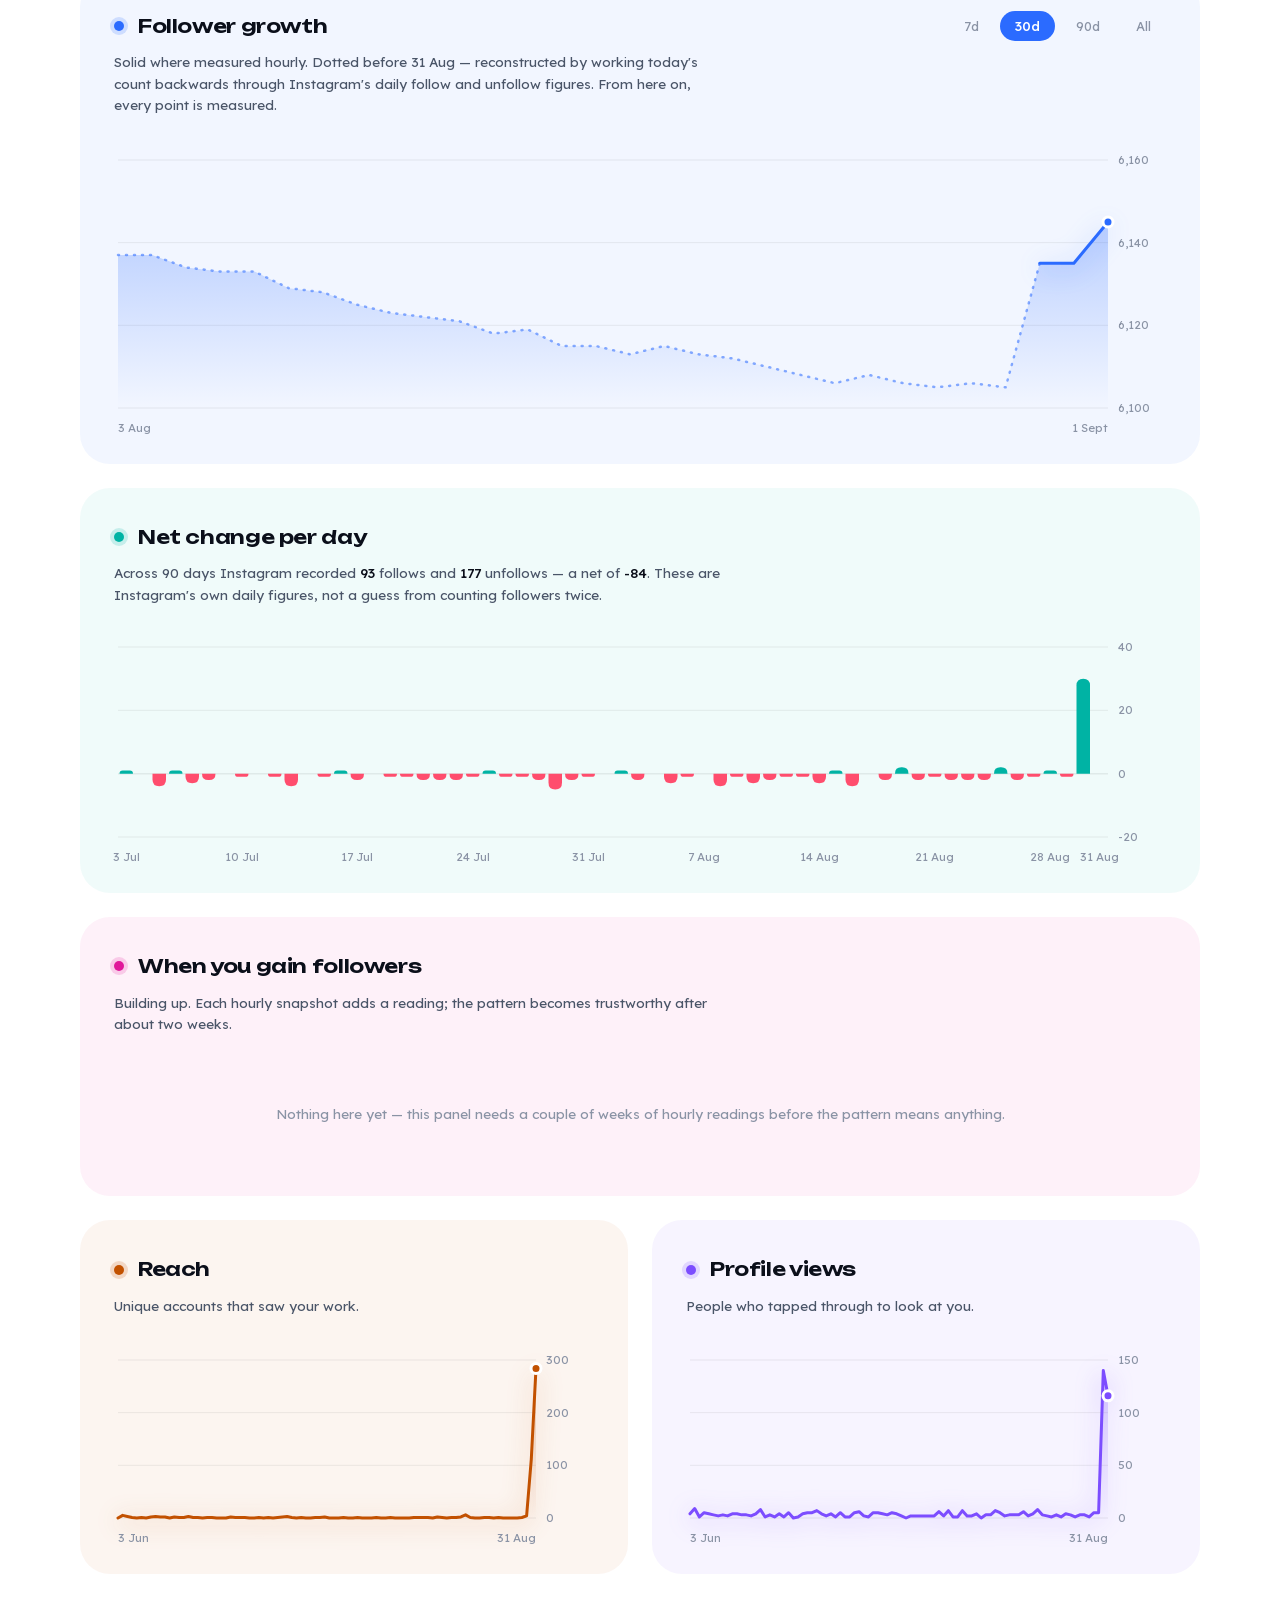
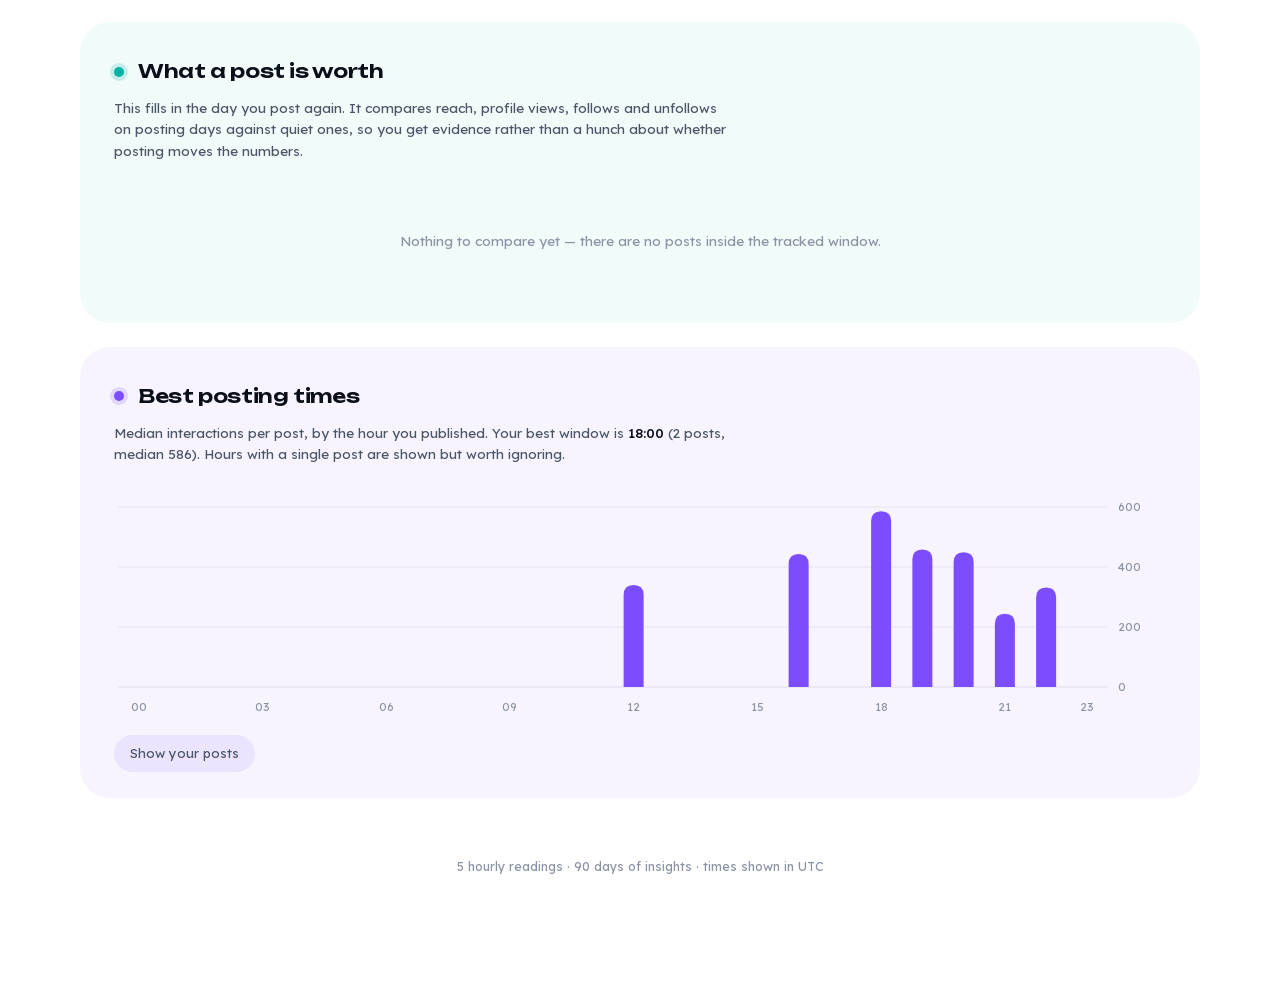
==== commit d73ef8c7: "Align follow/unfollow windows with net; label Net correctly; flag unpublished days" ====
--- a/index.html
+++ b/index.html
@@ -215,19 +215,60 @@
       <div class="stat-sub">${s.sub}</div>
     </div>`;
 
+  // Net is measured across the last N days of the follower series, so the event
+  // counts must be summed over exactly those same dates — otherwise the two
+  // columns describe different weeks and can't be compared at all.
+  const insByDate = new Map(ins.map(r => [r.date, r]));
+
+  // Instagram finalises the follow/unfollow split hours after the other
+  // metrics. A very recent day showing real reach but exactly zero follows AND
+  // zero unfollows hasn't landed yet — counting that as a true zero silently
+  // undercounts the week, so treat it as pending instead.
+  const settleCutoff = new Date(Date.now() - 3 * 86400_000).toISOString().slice(0, 10);
+  const unsettled = (r) => Boolean(r) && r.date >= settleCutoff && (num(r.reach) ?? 0) > 20
+    && num(r.follows) === 0 && num(r.unfollows) === 0;
+
+  const sumOver = (dates, key) => {
+    let sum = 0, missing = 0, seen = 0;
+    for (const d of dates) {
+      const row = insByDate.get(d);
+      const v = num(row?.[key]);
+      if (v === null || unsettled(row)) missing++; else { sum += v; seen++; }
+    }
+    return { sum, missing, seen };
+  };
+  const pending = (m) => m ? ` · ${m} day${m === 1 ? '' : 's'} not published yet` : '';
+
   // Colour follows the metric, not the row, so each column reads straight down:
   // net in blue, follows in teal, unfollows in coral.
-  const periodRow = (netVal, days, netSub) => [
-    { a: 'a-blue', label: 'Net', value: delta(netVal), cls: dcls(netVal),
-      sub: netSub || 'followers gained minus lost' },
-    { a: 'a-teal', label: 'Follows', value: compact(sumLast(ins, 'follows', days)),
-      sub: days === 1 ? 'yesterday' : `over ${days} days` },
-    { a: 'a-loss', label: 'Unfollows', value: compact(sumLast(ins, 'unfollows', days)),
-      sub: days === 1 ? 'yesterday' : `over ${days} days` },
-  ];
-
-  document.getElementById('stats-24').innerHTML =
-    periodRow(d24, 1, d24 === null ? 'needs a day of readings' : 'measured hourly').map(tile).join('');
+  const periodRow = (netVal, days, netSub) => {
+    const dates = daily.slice(-days).map(([d]) => d);
+    const f = sumOver(dates, 'follows'), u = sumOver(dates, 'unfollows');
+    return [
+      { a: 'a-blue', label: 'Net', value: delta(netVal), cls: dcls(netVal),
+        sub: netSub || 'change in your follower count' },
+      { a: 'a-teal', label: 'Follows', value: f.seen ? compact(f.sum) : '—',
+        sub: `over ${days} days${pending(f.missing)}` },
+      { a: 'a-loss', label: 'Unfollows', value: u.seen ? compact(u.sum) : '—',
+        sub: `over ${days} days${pending(u.missing)}` },
+    ];
+  };
+
+  // The 24-hour row is the exception: net is a true rolling 24 hours from the
+  // hourly readings, but Instagram has published nothing for today, so the
+  // event columns show yesterday's complete day and say so.
+  const lastDay = ins[ins.length - 1];
+  const lastPending = unsettled(lastDay);
+  const daySub = lastPending ? 'yesterday · not published yet' : 'yesterday';
+  document.getElementById('stats-24').innerHTML = [
+    { a: 'a-blue', label: 'Net', value: delta(d24), cls: dcls(d24),
+      sub: d24 === null ? 'needs a day of readings' : 'change in your follower count' },
+    { a: 'a-teal', label: 'Follows', cls: lastPending ? 'pending' : '',
+      value: lastPending ? '—' : compact(num(lastDay?.follows)), sub: daySub },
+    { a: 'a-loss', label: 'Unfollows', cls: lastPending ? 'pending' : '',
+      value: lastPending ? '—' : compact(num(lastDay?.unfollows)), sub: daySub },
+  ].map(tile).join('');
+
   document.getElementById('stats-7').innerHTML =
     periodRow(d7, 7).map((t, i) => tile(t, i + 3)).join('');
   document.getElementById('stats-30').innerHTML =
@@ -240,20 +281,18 @@
       sub: 'people who tapped through, 30 days' },
   ].map((t, i) => tile(t, i + 9)).join('');
 
-  // The columns deliberately won't reconcile, for two concrete reasons. Naming
-  // them beats letting it look like an arithmetic bug.
-  // Say exactly how far apart the two windows are, rather than hand-waving —
-  // the gap is often two days, which is enough to flip the sign on a good week.
+  // Two columns, two sources. Say plainly what each one is so the difference
+  // reads as a fact about Instagram rather than a mistake in the arithmetic.
   const lag = ins.length
     ? Math.round((Date.now() - Date.parse(ins[ins.length - 1].date + 'T12:00:00Z')) / 86400_000)
     : null;
   document.getElementById('stats-note').innerHTML =
-    `<b>Net</b> is your follower count now versus then — measured hourly, current to the last reading.
-     <b>Follows</b> and <b>unfollows</b> are Instagram's own event counts, and Instagram publishes
-     those on a delay${lag && lag > 1 ? ` — currently running <b>${lag} days</b> behind` : ''}.
-     So on an active week the columns can disagree sharply, even in direction: a surge shows up in
-     net immediately and in the follow counts days later. They also measure different things, and
-     drift apart when accounts are deleted or removed as spam.`;
+    `<b>Net</b> is the change in your actual follower count, measured hourly and current to the last
+     reading. <b>Follows</b> and <b>unfollows</b> are Instagram's own event counts for the same days —
+     but Instagram publishes those on a delay${lag && lag > 1 ? `, currently <b>${lag} days</b> behind` : ''},
+     so the most recent days of a window are missing and the tiles say how many. Even once they land
+     the two won't match exactly: net also moves when accounts are deleted or removed as spam, which
+     nobody counts as an unfollow.`;
 
   // ---- growth chart -------------------------------------------------------
   const rangesEl = document.getElementById('ranges');
